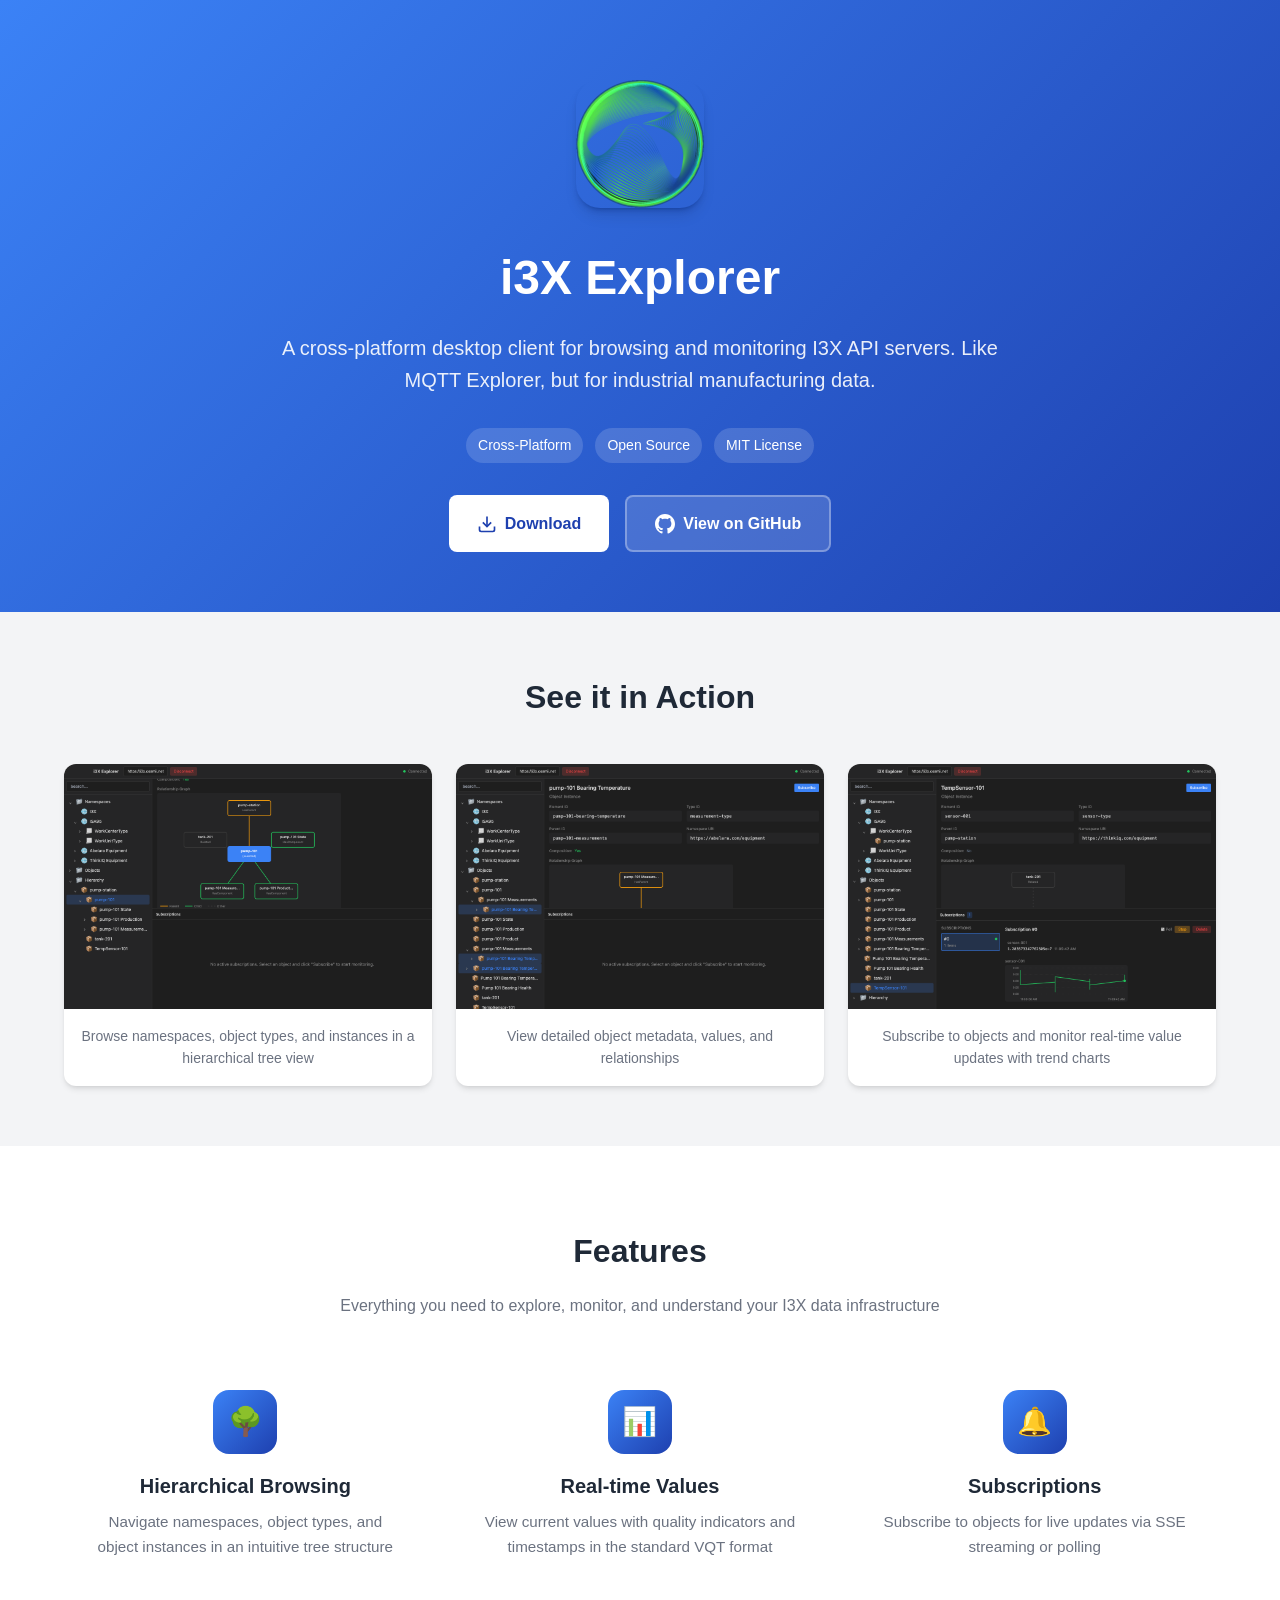
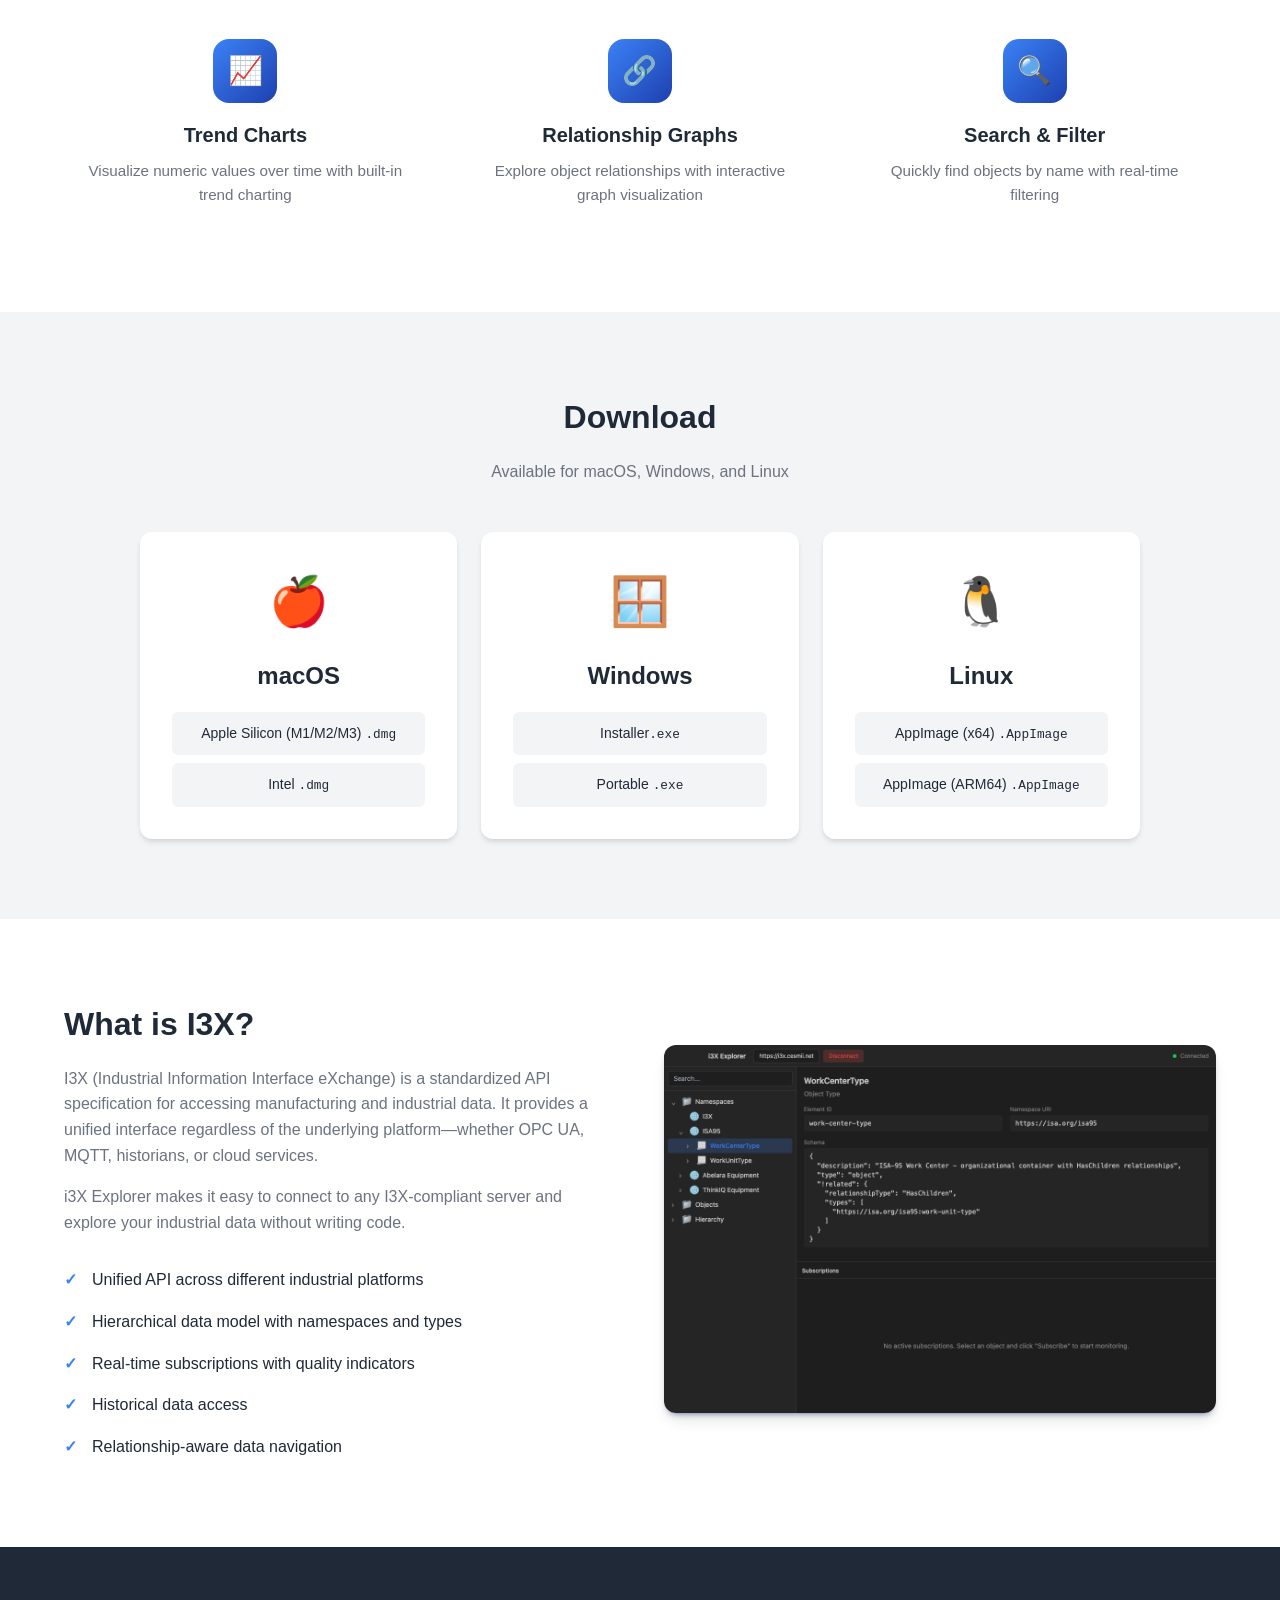
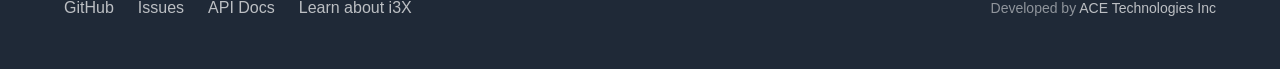
==== i3x/index.html @ 3759724e "initial commit" ====
<!DOCTYPE html>
<html lang="en">
<head>
    <meta charset="UTF-8">
    <meta name="viewport" content="width=device-width, initial-scale=1.0">
    <title>i3X Explorer - Desktop Client for I3X API Servers</title>
    <meta name="description" content="A cross-platform desktop application for browsing and monitoring I3X (Industrial Information Interface eXchange) API servers. Browse namespaces, object types, and instances with real-time subscriptions.">
    <meta name="keywords" content="I3X, CESMII, Ace Technologies, Industrial IoT, Manufacturing, API Explorer, Desktop Client, OPC UA, MQTT">

    <!-- Open Graph -->
    <meta property="og:title" content="i3X Explorer">
    <meta property="og:description" content="Desktop client for exploring I3X API servers">
    <meta property="og:image" content="icon-512.png">
    <meta property="og:type" content="website">

    <link rel="icon" type="image/png" href="icon-64.png">

    <style>
        :root {
            --primary: #3b82f6;
            --primary-dark: #1e40af;
            --text: #1f2937;
            --text-light: #6b7280;
            --bg: #ffffff;
            --bg-alt: #f3f4f6;
            --border: #e5e7eb;
            --shadow: 0 4px 6px -1px rgb(0 0 0 / 0.1), 0 2px 4px -2px rgb(0 0 0 / 0.1);
            --shadow-lg: 0 10px 15px -3px rgb(0 0 0 / 0.1), 0 4px 6px -4px rgba(3, 40, 126, 0.673);
        }

        * {
            margin: 0;
            padding: 0;
            box-sizing: border-box;
        }

        body {
            font-family: -apple-system, BlinkMacSystemFont, 'Segoe UI', Roboto, Oxygen, Ubuntu, Cantarell, sans-serif;
            line-height: 1.6;
            color: var(--text);
            background: var(--bg);
        }

        a {
            color: var(--primary);
            text-decoration: none;
        }

        a:hover {
            text-decoration: underline;
        }

        .container {
            max-width: 1200px;
            margin: 0 auto;
            padding: 0 24px;
        }

        /* Hero Section */
        .hero {
            background: linear-gradient(135deg, var(--primary) 0%, var(--primary-dark) 100%);
            color: white;
            padding: 80px 0 60px;
            text-align: center;
        }

        .hero-content {
            max-width: 800px;
            margin: 0 auto;
        }

        .logo {
            width: 128px;
            height: 128px;
            border-radius: 24px;
            box-shadow: var(--shadow-lg);
            margin-bottom: 24px;
        }

        .hero h1 {
            font-size: 3rem;
            font-weight: 700;
            margin-bottom: 16px;
        }

        .hero .tagline {
            font-size: 1.25rem;
            opacity: 0.9;
            margin-bottom: 32px;
        }

        .badges {
            display: flex;
            gap: 12px;
            justify-content: center;
            flex-wrap: wrap;
            margin-bottom: 32px;
        }

        .badge {
            display: inline-flex;
            align-items: center;
            gap: 6px;
            background: rgba(255,255,255,0.15);
            padding: 6px 12px;
            border-radius: 20px;
            font-size: 0.875rem;
        }

        .cta-buttons {
            display: flex;
            gap: 16px;
            justify-content: center;
            flex-wrap: wrap;
        }

        .btn {
            display: inline-flex;
            align-items: center;
            gap: 8px;
            padding: 14px 28px;
            border-radius: 8px;
            font-size: 1rem;
            font-weight: 600;
            cursor: pointer;
            transition: transform 0.2s, box-shadow 0.2s;
            border: none;
        }

        .btn:hover {
            transform: translateY(-2px);
            box-shadow: var(--shadow-lg);
            text-decoration: none;
        }

        .btn-primary {
            background: white;
            color: var(--primary-dark);
        }

        .btn-secondary {
            background: rgba(255,255,255,0.15);
            color: white;
            border: 2px solid rgba(255,255,255,0.3);
        }

        /* Screenshots Section */
        .screenshots {
            padding: 60px 0;
            background: var(--bg-alt);
        }

        .screenshots h2 {
            text-align: center;
            font-size: 2rem;
            margin-bottom: 40px;
        }

        .screenshot-gallery {
            display: grid;
            grid-template-columns: repeat(auto-fit, minmax(300px, 1fr));
            gap: 24px;
        }

        .screenshot {
            background: white;
            border-radius: 12px;
            overflow: hidden;
            box-shadow: var(--shadow);
            transition: transform 0.3s, box-shadow 0.3s;
        }

        .screenshot:hover {
            transform: translateY(-4px);
            box-shadow: var(--shadow-lg);
        }

        .screenshot img {
            width: 100%;
            height: auto;
            display: block;
        }

        .screenshot-caption {
            padding: 16px;
            font-size: 0.875rem;
            color: var(--text-light);
            text-align: center;
        }

        /* Features Section */
        .features {
            padding: 80px 0;
        }

        .features h2 {
            text-align: center;
            font-size: 2rem;
            margin-bottom: 16px;
        }

        .features .subtitle {
            text-align: center;
            color: var(--text-light);
            margin-bottom: 48px;
            max-width: 600px;
            margin-left: auto;
            margin-right: auto;
        }

        .feature-grid {
            display: grid;
            grid-template-columns: repeat(auto-fit, minmax(280px, 1fr));
            gap: 32px;
        }

        .feature {
            text-align: center;
            padding: 24px;
        }

        .feature-icon {
            width: 64px;
            height: 64px;
            background: linear-gradient(135deg, var(--primary) 0%, var(--primary-dark) 100%);
            border-radius: 16px;
            display: flex;
            align-items: center;
            justify-content: center;
            margin: 0 auto 16px;
            font-size: 28px;
        }

        .feature h3 {
            font-size: 1.25rem;
            margin-bottom: 8px;
        }

        .feature p {
            color: var(--text-light);
            font-size: 0.95rem;
        }

        /* Downloads Section */
        .downloads {
            padding: 80px 0;
            background: var(--bg-alt);
        }

        .downloads h2 {
            text-align: center;
            font-size: 2rem;
            margin-bottom: 16px;
        }

        .downloads .subtitle {
            text-align: center;
            color: var(--text-light);
            margin-bottom: 48px;
        }

        .download-grid {
            display: grid;
            grid-template-columns: repeat(auto-fit, minmax(300px, 1fr));
            gap: 24px;
            max-width: 1000px;
            margin: 0 auto;
        }

        .download-card {
            background: white;
            border-radius: 12px;
            padding: 32px;
            text-align: center;
            box-shadow: var(--shadow);
        }

        .download-card h3 {
            font-size: 1.5rem;
            margin-bottom: 8px;
        }

        .download-card .platform-icon {
            font-size: 48px;
            margin-bottom: 16px;
        }

        .download-links {
            display: flex;
            flex-direction: column;
            gap: 8px;
            margin-top: 16px;
        }

        .download-link {
            display: block;
            padding: 10px 16px;
            background: var(--bg-alt);
            border-radius: 6px;
            color: var(--text);
            font-size: 0.875rem;
            transition: background 0.2s;
        }

        .download-link:hover {
            background: var(--border);
            text-decoration: none;
        }

        .download-link code {
            font-family: 'SF Mono', Monaco, 'Courier New', monospace;
            font-size: 0.8rem;
        }

        /* About Section */
        .about {
            padding: 80px 0;
        }

        .about-content {
            display: grid;
            grid-template-columns: 1fr 1fr;
            gap: 48px;
            align-items: center;
        }

        .about h2 {
            font-size: 2rem;
            margin-bottom: 16px;
        }

        .about p {
            color: var(--text-light);
            margin-bottom: 16px;
        }

        .about ul {
            list-style: none;
            margin-top: 24px;
        }

        .about li {
            padding: 8px 0;
            padding-left: 28px;
            position: relative;
        }

        .about li::before {
            content: "✓";
            position: absolute;
            left: 0;
            color: var(--primary);
            font-weight: bold;
        }

        .about-image {
            text-align: center;
        }

        .about-image img {
            max-width: 100%;
            border-radius: 12px;
            box-shadow: var(--shadow-lg);
        }

        /* Footer */
        footer {
            background: var(--text);
            color: white;
            padding: 48px 0;
        }

        .footer-content {
            display: flex;
            justify-content: space-between;
            align-items: center;
            flex-wrap: wrap;
            gap: 24px;
        }

        .footer-links {
            display: flex;
            gap: 24px;
        }

        .footer-links a {
            color: rgba(255,255,255,0.7);
        }

        .footer-links a:hover {
            color: white;
        }

        .footer-credit {
            color: rgba(255,255,255,0.5);
            font-size: 0.875rem;
        }

        .footer-credit a {
            color: rgba(255,255,255,0.7);
        }

        /* Responsive */
        @media (max-width: 768px) {
            .hero h1 {
                font-size: 2rem;
            }

            .hero .tagline {
                font-size: 1rem;
            }

            .about-content {
                grid-template-columns: 1fr;
            }

            .about-image {
                order: -1;
            }

            .footer-content {
                flex-direction: column;
                text-align: center;
            }
        }
    </style>
</head>
<body>
    <!-- Hero Section -->
    <section class="hero">
        <div class="container hero-content">
            <img src="icon-512.png" alt="i3X Explorer" class="logo">
            <h1>i3X Explorer</h1>
            <p class="tagline">A cross-platform desktop client for browsing and monitoring I3X API servers. Like MQTT Explorer, but for industrial manufacturing data.</p>

            <div class="badges">
                <span class="badge">
                    <span>Cross-Platform</span>
                </span>
                <span class="badge">
                    <span>Open Source</span>
                </span>
                <span class="badge">
                    <span>MIT License</span>
                </span>
            </div>

            <div class="cta-buttons">
                <a href="https://github.com/ace-technologies-inc/i3X-Explorer/releases" class="btn btn-primary">
                    <svg width="20" height="20" viewBox="0 0 24 24" fill="none" stroke="currentColor" stroke-width="2">
                        <path d="M21 15v4a2 2 0 0 1-2 2H5a2 2 0 0 1-2-2v-4"></path>
                        <polyline points="7 10 12 15 17 10"></polyline>
                        <line x1="12" y1="15" x2="12" y2="3"></line>
                    </svg>
                    Download
                </a>
                <a href="https://github.com/ace-technologies-inc/i3X-Explorer" class="btn btn-secondary">
                    <svg width="20" height="20" viewBox="0 0 24 24" fill="currentColor">
                        <path d="M12 0c-6.626 0-12 5.373-12 12 0 5.302 3.438 9.8 8.207 11.387.599.111.793-.261.793-.577v-2.234c-3.338.726-4.033-1.416-4.033-1.416-.546-1.387-1.333-1.756-1.333-1.756-1.089-.745.083-.729.083-.729 1.205.084 1.839 1.237 1.839 1.237 1.07 1.834 2.807 1.304 3.492.997.107-.775.418-1.305.762-1.604-2.665-.305-5.467-1.334-5.467-5.931 0-1.311.469-2.381 1.236-3.221-.124-.303-.535-1.524.117-3.176 0 0 1.008-.322 3.301 1.23.957-.266 1.983-.399 3.003-.404 1.02.005 2.047.138 3.006.404 2.291-1.552 3.297-1.23 3.297-1.23.653 1.653.242 2.874.118 3.176.77.84 1.235 1.911 1.235 3.221 0 4.609-2.807 5.624-5.479 5.921.43.372.823 1.102.823 2.222v3.293c0 .319.192.694.801.576 4.765-1.589 8.199-6.086 8.199-11.386 0-6.627-5.373-12-12-12z"/>
                    </svg>
                    View on GitHub
                </a>
            </div>
        </div>
    </section>

    <!-- Screenshots Section -->
    <section class="screenshots">
        <div class="container">
            <h2>See it in Action</h2>
            <div class="screenshot-gallery">
                <div class="screenshot">
                    <img src="screenshots/tree-browsing.png" alt="Tree Browsing">
                    <div class="screenshot-caption">Browse namespaces, object types, and instances in a hierarchical tree view</div>
                </div>
                <div class="screenshot">
                    <img src="screenshots/object-details.png" alt="Object Details">
                    <div class="screenshot-caption">View detailed object metadata, values, and relationships</div>
                </div>
                <div class="screenshot">
                    <img src="screenshots/subscriptions.png" alt="Real-time Subscriptions">
                    <div class="screenshot-caption">Subscribe to objects and monitor real-time value updates with trend charts</div>
                </div>
            </div>
        </div>
    </section>

    <!-- Features Section -->
    <section class="features">
        <div class="container">
            <h2>Features</h2>
            <p class="subtitle">Everything you need to explore, monitor, and understand your I3X data infrastructure</p>

            <div class="feature-grid">
                <div class="feature">
                    <div class="feature-icon">🌳</div>
                    <h3>Hierarchical Browsing</h3>
                    <p>Navigate namespaces, object types, and object instances in an intuitive tree structure</p>
                </div>
                <div class="feature">
                    <div class="feature-icon">📊</div>
                    <h3>Real-time Values</h3>
                    <p>View current values with quality indicators and timestamps in the standard VQT format</p>
                </div>
                <div class="feature">
                    <div class="feature-icon">🔔</div>
                    <h3>Subscriptions</h3>
                    <p>Subscribe to objects for live updates via SSE streaming or polling</p>
                </div>
                <div class="feature">
                    <div class="feature-icon">📈</div>
                    <h3>Trend Charts</h3>
                    <p>Visualize numeric values over time with built-in trend charting</p>
                </div>
                <div class="feature">
                    <div class="feature-icon">🔗</div>
                    <h3>Relationship Graphs</h3>
                    <p>Explore object relationships with interactive graph visualization</p>
                </div>
                <div class="feature">
                    <div class="feature-icon">🔍</div>
                    <h3>Search & Filter</h3>
                    <p>Quickly find objects by name with real-time filtering</p>
                </div>
            </div>
        </div>
    </section>

    <!-- Downloads Section -->
    <section class="downloads" id="downloads">
        <div class="container">
            <h2>Download</h2>
            <p class="subtitle">Available for macOS, Windows, and Linux</p>

            <div class="download-grid">
                <div class="download-card">
                    <div class="platform-icon">🍎</div>
                    <h3>macOS</h3>
                    <div class="download-links">
                        <a href="https://github.com/ace-technologies-inc/i3X-Explorer/releases" class="download-link">
                            Apple Silicon (M1/M2/M3) <code>.dmg</code>
                        </a>
                        <a href="https://github.com/ace-technologies-inc/i3X-Explorer/releases" class="download-link">
                            Intel <code>.dmg</code>
                        </a>
                    </div>
                </div>

                <div class="download-card">
                    <div class="platform-icon">🪟</div>
                    <h3>Windows</h3>
                    <div class="download-links">
                        <a href="https://github.com/ace-technologies-inc/i3X-Explorer/releases" class="download-link">
                            Installer<code>.exe</code>
                        </a>
                        <a href="https://github.com/ace-technologies-inc/i3X-Explorer/releases" class="download-link">
                            Portable <code>.exe</code>
                        </a>
                    </div>
                </div>

                <div class="download-card">
                    <div class="platform-icon">🐧</div>
                    <h3>Linux</h3>
                    <div class="download-links">
                        <a href="https://github.com/ace-technologies-inc/i3X-Explorer/releases" class="download-link">
                            AppImage (x64) <code>.AppImage</code>
                        </a>
                        <a href="https://github.com/ace-technologies-inc/i3X-Explorer/releases" class="download-link">
                            AppImage (ARM64) <code>.AppImage</code>
                        </a>
                    </div>
                </div>
            </div>
        </div>
    </section>

    <!-- About Section -->
    <section class="about">
        <div class="container">
            <div class="about-content">
                <div>
                    <h2>What is I3X?</h2>
                    <p>
                        I3X (Industrial Information Interface eXchange) is a standardized API specification
                        for accessing manufacturing and industrial data. It provides a unified interface
                        regardless of the underlying platform—whether OPC UA, MQTT, historians, or cloud services.
                    </p>
                    <p>
                        i3X Explorer makes it easy to connect to any I3X-compliant server and explore
                        your industrial data without writing code.
                    </p>
                    <ul>
                        <li>Unified API across different industrial platforms</li>
                        <li>Hierarchical data model with namespaces and types</li>
                        <li>Real-time subscriptions with quality indicators</li>
                        <li>Historical data access</li>
                        <li>Relationship-aware data navigation</li>
                    </ul>
                </div>
                <div class="about-image">
                    <img src="screenshots/main-window.png" alt="i3X Explorer main window">
                </div>
            </div>
        </div>
    </section>

    <!-- Footer -->
    <footer>
        <div class="container footer-content">
            <div class="footer-links">
                <a href="https://github.com/ace-technologies-inc/i3X-Explorer/">GitHub</a>
                <a href="https://github.com/ace-technologies-inc/i3X-Explorer/issues">Issues</a>
                <a href="https://www.i3x.dev">API Docs</a>
                <a href="https://www.github.com/cesmii/i3X">Learn about i3X</a>
            </div>
            <div class="footer-credit">
                Developed by <a href="../">ACE Technologies Inc</a>
            </div>
        </div>
    </footer>
<script>
// Opened from disk (file://): point directory links at their index.html.
if (location.protocol === 'file:') {
    document.querySelectorAll('a[href]').forEach(function (a) {
        var h = a.getAttribute('href');
        if (!/^[a-z]+:|^#/i.test(h) && /(^|\/)(#.*)?$/.test(h)) {
            a.setAttribute('href', h.replace(/(#.*)?$/, function (hash) { return 'index.html' + hash; }));
        }
    });
}
</script>
</body>
</html>
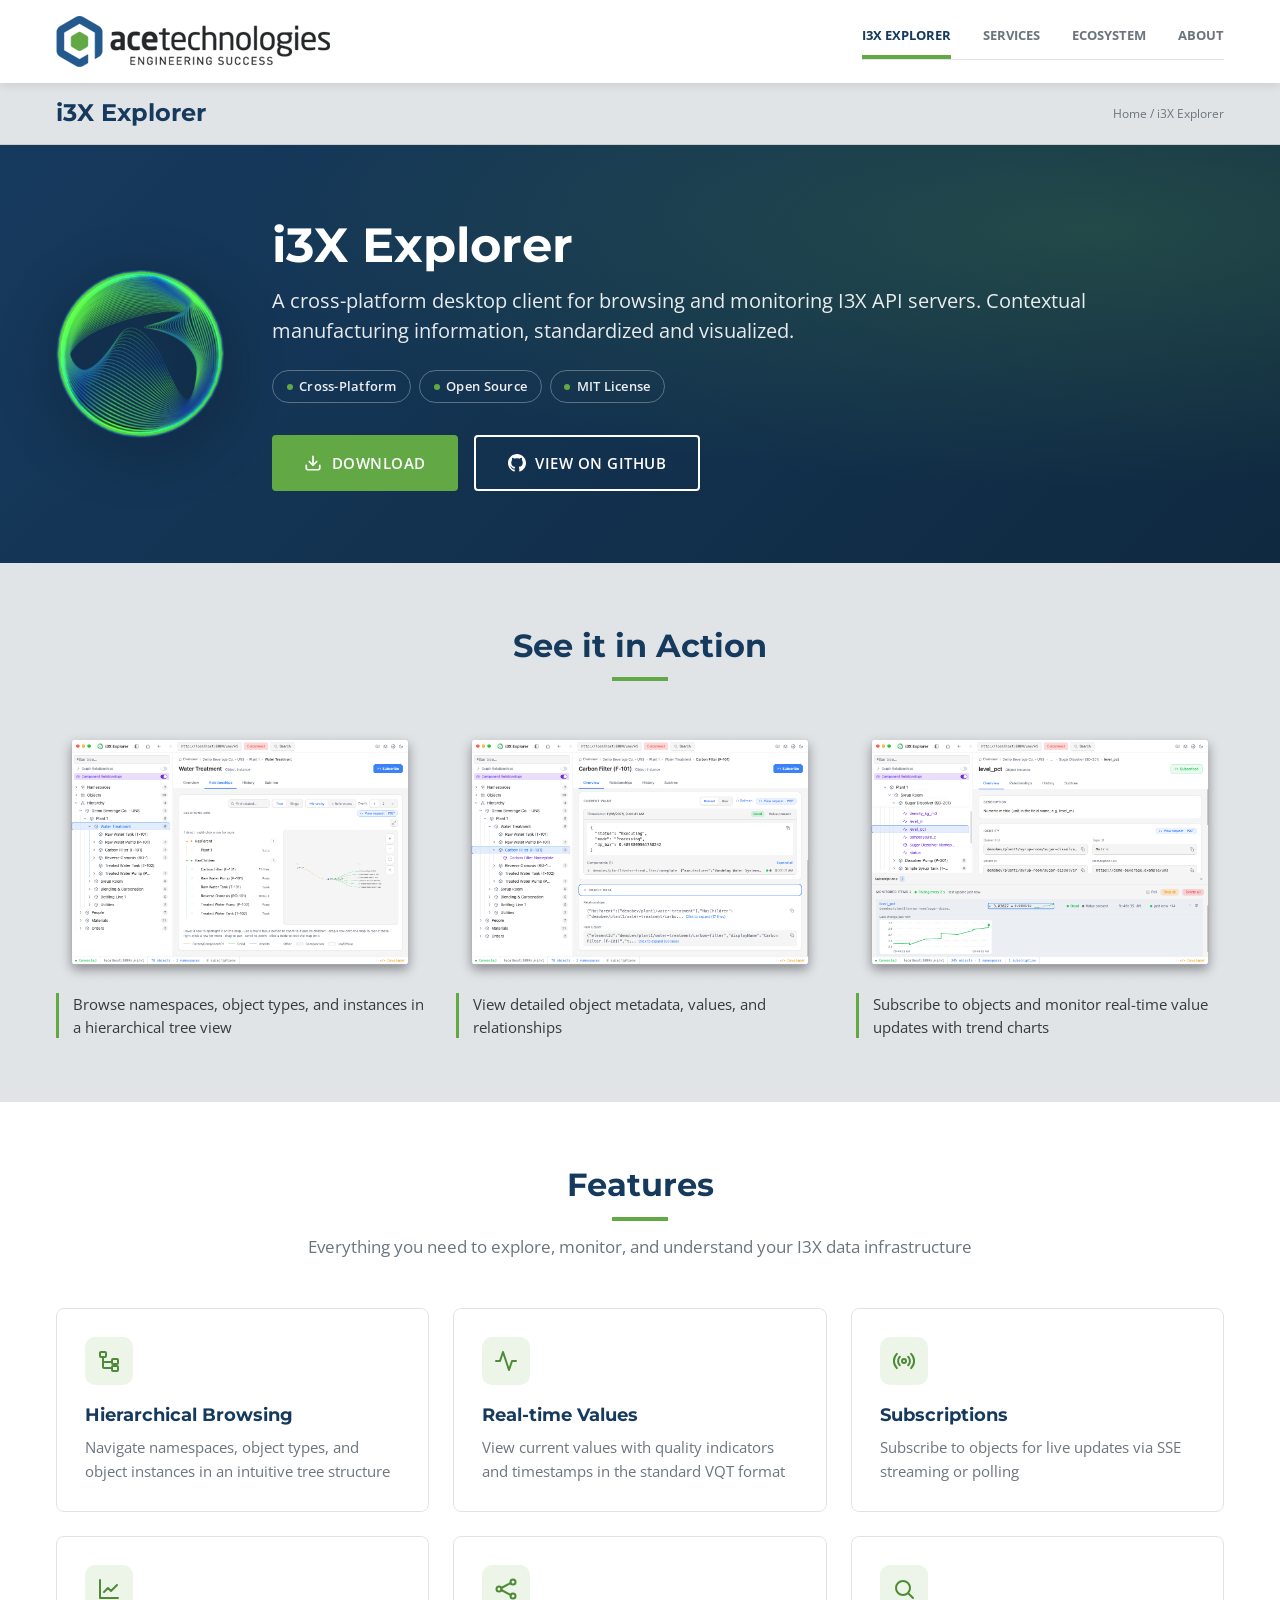
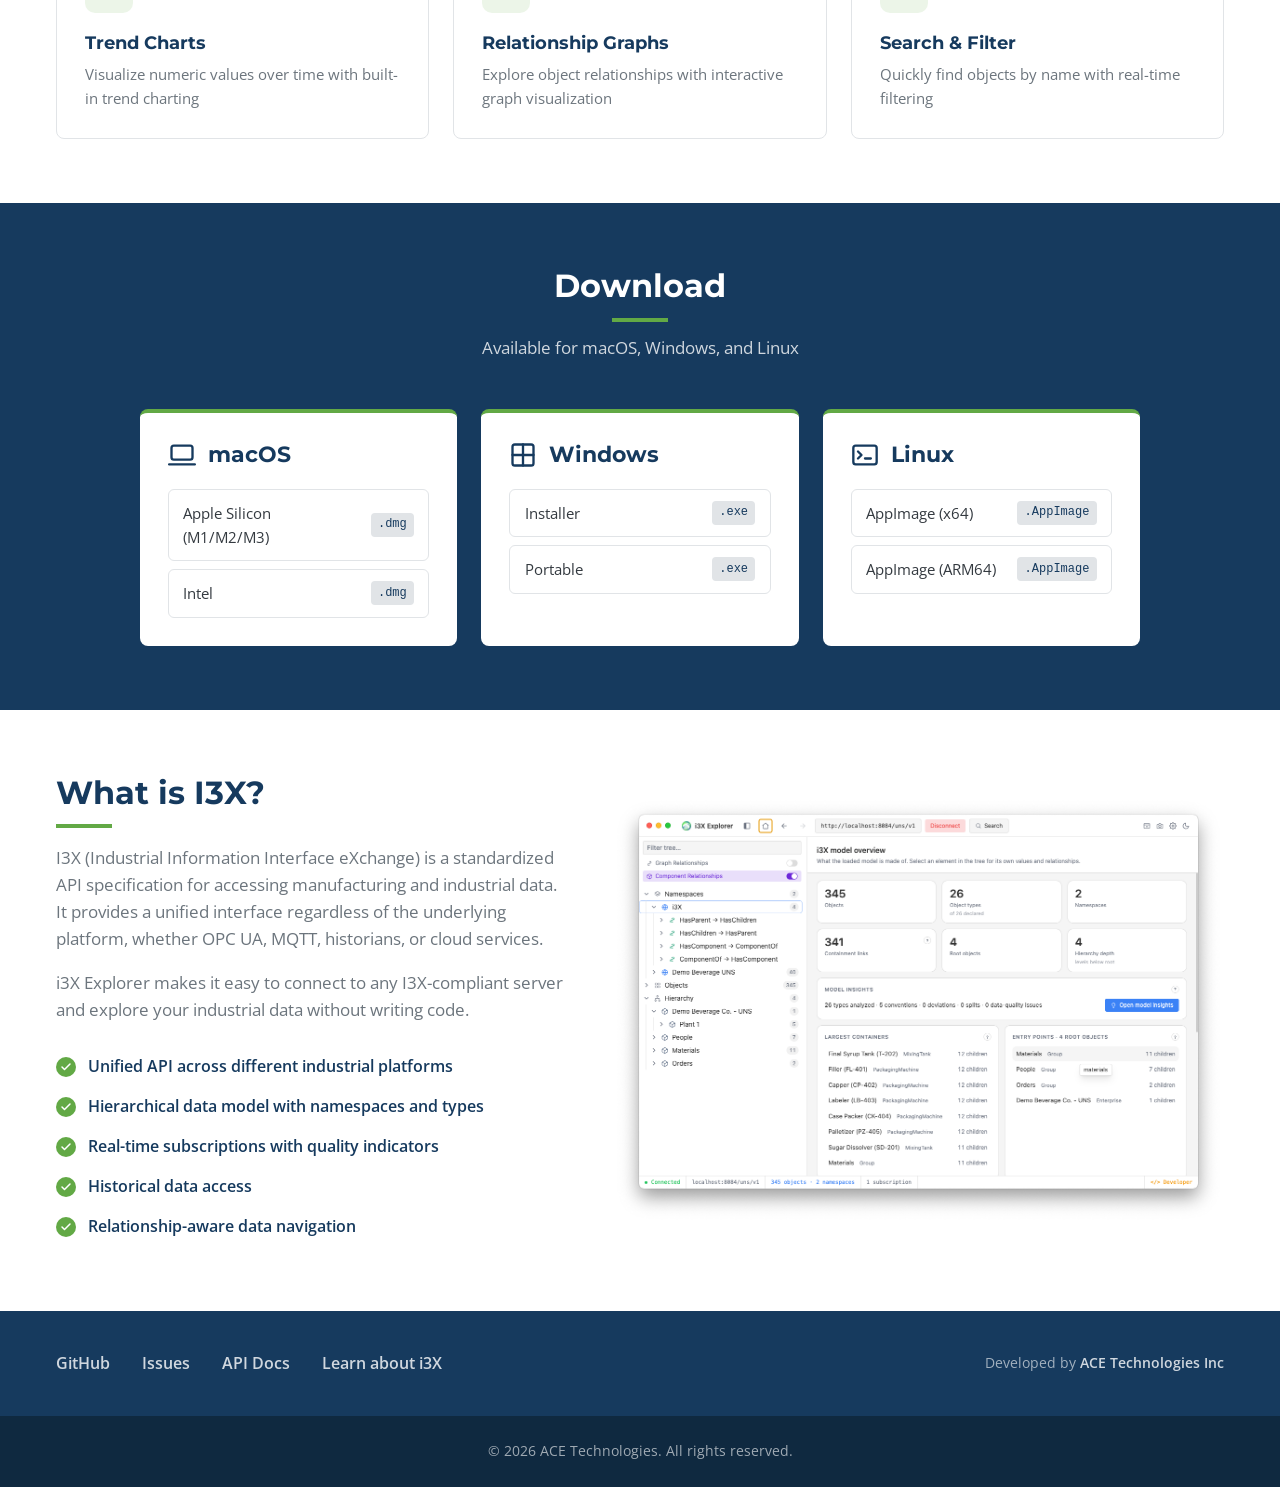
==== commit e0c24de5: "Refresh i3X Explorer page with site header and theme - Use the shared site header, nav, page title b" ====
--- a/i3x/index.html
+++ b/i3x/index.html
@@ -1,9 +1,9 @@
 <!DOCTYPE html>
-<html lang="en">
+<html lang="en-US">
 <head>
     <meta charset="UTF-8">
     <meta name="viewport" content="width=device-width, initial-scale=1.0">
-    <title>i3X Explorer - Desktop Client for I3X API Servers</title>
+    <title>i3X Explorer &#8211; ACE Technologies</title>
     <meta name="description" content="A cross-platform desktop application for browsing and monitoring I3X (Industrial Information Interface eXchange) API servers. Browse namespaces, object types, and instances with real-time subscriptions.">
     <meta name="keywords" content="I3X, CESMII, Ace Technologies, Industrial IoT, Manufacturing, API Explorer, Desktop Client, OPC UA, MQTT">
 
@@ -14,559 +14,715 @@
     <meta property="og:type" content="website">
 
     <link rel="icon" type="image/png" href="icon-64.png">
+    <link rel="apple-touch-icon" href="../assets/uploads/2026/01/cropped-cropped-ACETechnologies-tag-180x180.png" />
+
+    <link rel='stylesheet' id='ace-google-fonts-css' href='https://fonts.googleapis.com/css2?family=Montserrat:wght@400;500;600;700&#038;family=Open+Sans:wght@400;500;600&#038;display=swap' media='all' />
+    <link rel='stylesheet' id='ace-style-css' href='../assets/css/style.css' media='all' />
 
     <style>
-        :root {
-            --primary: #3b82f6;
-            --primary-dark: #1e40af;
-            --text: #1f2937;
-            --text-light: #6b7280;
-            --bg: #ffffff;
-            --bg-alt: #f3f4f6;
-            --border: #e5e7eb;
-            --shadow: 0 4px 6px -1px rgb(0 0 0 / 0.1), 0 2px 4px -2px rgb(0 0 0 / 0.1);
-            --shadow-lg: 0 10px 15px -3px rgb(0 0 0 / 0.1), 0 4px 6px -4px rgba(3, 40, 126, 0.673);
-        }
-
-        * {
+        /* i3X Explorer page — builds on the site theme in assets/css/style.css */
+        .screen-reader-text { border: 0; clip-path: inset(50%); height: 1px; margin: -1px; overflow: hidden; padding: 0; position: absolute; width: 1px; word-wrap: normal !important; }
+        .screen-reader-text:focus { clip-path: none; height: auto; width: auto; left: 5px; top: 5px; padding: 15px 23px 14px; background: #ddd; color: #444; z-index: 100000; }
+
+        .i3x-section-head {
+            text-align: center;
+            max-width: 680px;
+            margin: 0 auto 3rem;
+        }
+
+        .i3x-section-head h2 {
+            margin-bottom: 0.75rem;
+        }
+
+        .i3x-section-head h2::after {
+            content: "";
+            display: block;
+            width: 56px;
+            height: 4px;
+            background: var(--ace-green);
+            margin: 0.75rem auto 0;
+        }
+
+        .i3x-section-head p {
+            color: var(--ace-gray);
+            font-size: 1.0625rem;
+            margin: 0;
+        }
+
+        /* Hero */
+        .i3x-hero {
+            background:
+                radial-gradient(ellipse at 85% 20%, rgba(98, 169, 69, 0.22), transparent 55%),
+                linear-gradient(135deg, var(--ace-blue) 0%, var(--ace-blue-dark) 100%);
+            color: var(--ace-white);
+            padding: 4.5rem 0;
+        }
+
+        .i3x-hero__inner {
+            display: grid;
+            grid-template-columns: auto 1fr;
+            gap: 3rem;
+            align-items: center;
+        }
+
+        .i3x-hero__logo {
+            width: 168px;
+            height: 168px;
+            filter: drop-shadow(0 12px 28px rgba(0, 0, 0, 0.35));
+        }
+
+        .i3x-hero__title {
+            color: var(--ace-white);
+            font-size: 3rem;
+            margin-bottom: 0.75rem;
+        }
+
+        .i3x-hero__tagline {
+            font-size: 1.25rem;
+            line-height: 1.5;
+            opacity: 0.9;
+            max-width: 820px;
+            margin-bottom: 1.5rem;
+        }
+
+        .i3x-badges {
+            display: flex;
+            flex-wrap: wrap;
+            gap: 0.5rem;
+            margin-bottom: 2rem;
+        }
+
+        .i3x-badge {
+            display: inline-flex;
+            align-items: center;
+            gap: 0.4rem;
+            padding: 0.3rem 0.85rem;
+            border: 1px solid rgba(255, 255, 255, 0.3);
+            border-radius: 999px;
+            font-size: 0.8125rem;
+            font-weight: 600;
+            letter-spacing: 0.02em;
+            color: rgba(255, 255, 255, 0.92);
+        }
+
+        .i3x-badge::before {
+            content: "";
+            width: 6px;
+            height: 6px;
+            border-radius: 50%;
+            background: var(--ace-green);
+        }
+
+        .i3x-cta {
+            display: flex;
+            flex-wrap: wrap;
+            gap: 1rem;
+        }
+
+        .i3x-cta .btn {
+            display: inline-flex;
+            align-items: center;
+            gap: 0.6rem;
+        }
+
+        .i3x-cta svg {
+            width: 18px;
+            height: 18px;
+            flex-shrink: 0;
+        }
+
+        /* Screenshots */
+        .i3x-gallery {
+            display: grid;
+            grid-template-columns: repeat(3, 1fr);
+            gap: 2rem;
+        }
+
+        .i3x-shot {
+            margin: 0;
+        }
+
+        /* The screenshots carry their own window frame and shadow (transparent edges) */
+        .i3x-shot img {
+            width: 100%;
+            transition: transform 0.3s ease;
+        }
+
+        .i3x-shot:hover img {
+            transform: translateY(-4px);
+        }
+
+        .i3x-shot figcaption {
+            margin-top: 0.5rem;
+            padding-left: 0.85rem;
+            border-left: 3px solid var(--ace-green);
+            color: var(--ace-gray-dark);
+            font-size: 0.9375rem;
+            line-height: 1.5;
+        }
+
+        /* Features */
+        .i3x-features {
+            display: grid;
+            grid-template-columns: repeat(3, 1fr);
+            gap: 1.5rem;
+        }
+
+        .i3x-feature {
+            background: var(--ace-white);
+            border: 1px solid var(--ace-gray-light);
+            border-radius: 8px;
+            padding: 1.75rem;
+            transition: transform 0.3s ease, box-shadow 0.3s ease, border-color 0.3s ease;
+        }
+
+        .i3x-feature:hover {
+            transform: translateY(-4px);
+            box-shadow: 0 8px 30px rgba(0, 0, 0, 0.08);
+            border-color: transparent;
+        }
+
+        .i3x-feature__icon {
+            width: 48px;
+            height: 48px;
+            border-radius: 10px;
+            background: rgba(98, 169, 69, 0.12);
+            color: var(--ace-green-dark);
+            display: flex;
+            align-items: center;
+            justify-content: center;
+            margin-bottom: 1.25rem;
+        }
+
+        .i3x-feature__icon svg {
+            width: 24px;
+            height: 24px;
+        }
+
+        .i3x-feature h3 {
+            font-size: 1.125rem;
+            margin-bottom: 0.5rem;
+        }
+
+        .i3x-feature p {
+            color: var(--ace-gray);
+            font-size: 0.9375rem;
+            margin: 0;
+        }
+
+        /* Downloads */
+        .i3x-downloads .i3x-section-head p {
+            color: rgba(255, 255, 255, 0.8);
+        }
+
+        .i3x-download-grid {
+            display: grid;
+            grid-template-columns: repeat(3, 1fr);
+            gap: 1.5rem;
+            max-width: 1000px;
+            margin: 0 auto;
+        }
+
+        .i3x-download-card {
+            background: var(--ace-white);
+            color: var(--ace-gray-dark);
+            border-radius: 8px;
+            padding: 1.75rem;
+            border-top: 4px solid var(--ace-green);
+        }
+
+        .i3x-download-card__head {
+            display: flex;
+            align-items: center;
+            gap: 0.75rem;
+            margin-bottom: 1.25rem;
+        }
+
+        .i3x-download-card__head svg {
+            width: 28px;
+            height: 28px;
+            color: var(--ace-blue);
+        }
+
+        .i3x-download-card h3 {
+            color: var(--ace-blue);
+            font-size: 1.375rem;
+            margin: 0;
+        }
+
+        .i3x-download-links {
+            display: flex;
+            flex-direction: column;
+            gap: 0.5rem;
+        }
+
+        .i3x-download-link {
+            display: flex;
+            justify-content: space-between;
+            align-items: center;
+            gap: 0.75rem;
+            padding: 0.7rem 0.9rem;
+            border: 1px solid var(--ace-gray-light);
+            border-radius: 6px;
+            color: var(--ace-gray-dark);
+            font-size: 0.9375rem;
+            transition: border-color 0.2s ease, background-color 0.2s ease;
+        }
+
+        .i3x-download-link:hover {
+            border-color: var(--ace-green);
+            background-color: rgba(98, 169, 69, 0.06);
+            color: var(--ace-blue);
+        }
+
+        .i3x-download-link code {
+            font-family: 'SF Mono', Menlo, Monaco, Consolas, monospace;
+            font-size: 0.75rem;
+            padding: 0.15rem 0.45rem;
+            border-radius: 4px;
+            background: var(--ace-gray-light);
+            color: var(--ace-blue);
+            white-space: nowrap;
+        }
+
+        /* About I3X */
+        .i3x-about {
+            display: grid;
+            grid-template-columns: 1fr 1.2fr;
+            gap: 3rem;
+            align-items: center;
+        }
+
+        .i3x-about h2::after {
+            content: "";
+            display: block;
+            width: 56px;
+            height: 4px;
+            background: var(--ace-green);
+            margin-top: 0.75rem;
+        }
+
+        .i3x-about p {
+            color: var(--ace-gray);
+            font-size: 1.0625rem;
+        }
+
+        .i3x-checklist {
+            list-style: none;
+            padding: 0;
+            margin: 1.5rem 0 0;
+        }
+
+        .i3x-checklist li {
+            position: relative;
+            padding: 0.45rem 0 0.45rem 2rem;
+            font-weight: 600;
+            color: var(--ace-blue);
+        }
+
+        .i3x-checklist li::before {
+            content: "";
+            position: absolute;
+            left: 0;
+            top: 0.65rem;
+            width: 20px;
+            height: 20px;
+            border-radius: 50%;
+            background: var(--ace-green) url("data:image/svg+xml,%3Csvg xmlns='http://www.w3.org/2000/svg' viewBox='0 0 24 24' fill='none' stroke='white' stroke-width='3' stroke-linecap='round' stroke-linejoin='round'%3E%3Cpolyline points='20 6 9 17 4 12'/%3E%3C/svg%3E") center / 12px no-repeat;
+        }
+
+        /* Footer links row */
+        .i3x-footer {
+            display: flex;
+            justify-content: space-between;
+            align-items: center;
+            flex-wrap: wrap;
+            gap: 1.5rem;
+            padding-bottom: 2.5rem;
+        }
+
+        .i3x-footer__links {
+            display: flex;
+            flex-wrap: wrap;
+            gap: 0.5rem 2rem;
+        }
+
+        .i3x-footer a {
+            color: rgba(255, 255, 255, 0.8);
+            font-weight: 600;
+        }
+
+        .i3x-footer a:hover {
+            color: var(--ace-green);
+        }
+
+        .i3x-footer__credit {
+            color: rgba(255, 255, 255, 0.6);
+            font-size: 0.875rem;
+        }
+
+        .site-footer {
+            padding-top: 2.5rem;
+        }
+
+        @media (max-width: 1024px) {
+            .i3x-gallery,
+            .i3x-features,
+            .i3x-download-grid {
+                grid-template-columns: repeat(2, 1fr);
+            }
+        }
+
+        @media (max-width: 768px) {
+            .i3x-hero {
+                padding: 3rem 0;
+            }
+
+            .i3x-hero__inner {
+                grid-template-columns: 1fr;
+                gap: 1.5rem;
+                text-align: center;
+            }
+
+            .i3x-hero__logo {
+                width: 112px;
+                height: 112px;
+                margin: 0 auto;
+            }
+
+            .i3x-hero__title {
+                font-size: 2.25rem;
+            }
+
+            .i3x-hero__tagline {
+                font-size: 1.0625rem;
+                margin-left: auto;
+                margin-right: auto;
+            }
+
+            .i3x-badges,
+            .i3x-cta {
+                justify-content: center;
+            }
+
+            .i3x-gallery,
+            .i3x-features,
+            .i3x-download-grid,
+            .i3x-about {
+                grid-template-columns: 1fr;
+            }
+
+            .i3x-footer {
+                flex-direction: column;
+                text-align: center;
+            }
+
+            .i3x-footer__links {
+                justify-content: center;
+            }
+        }
+
+        /* Screenshot lightbox */
+        .i3x-zoom {
+            display: block;
+            cursor: zoom-in;
+        }
+
+        .i3x-lightbox {
+            width: 100vw;
+            height: 100vh;
+            max-width: none;
+            max-height: none;
             margin: 0;
             padding: 0;
-            box-sizing: border-box;
-        }
-
-        body {
-            font-family: -apple-system, BlinkMacSystemFont, 'Segoe UI', Roboto, Oxygen, Ubuntu, Cantarell, sans-serif;
-            line-height: 1.6;
-            color: var(--text);
-            background: var(--bg);
-        }
-
-        a {
-            color: var(--primary);
-            text-decoration: none;
-        }
-
-        a:hover {
-            text-decoration: underline;
-        }
-
-        .container {
-            max-width: 1200px;
-            margin: 0 auto;
-            padding: 0 24px;
-        }
-
-        /* Hero Section */
-        .hero {
-            background: linear-gradient(135deg, var(--primary) 0%, var(--primary-dark) 100%);
-            color: white;
-            padding: 80px 0 60px;
+            border: 0;
+            background: transparent;
+            overflow: hidden;
+        }
+
+        .i3x-lightbox::backdrop {
+            background: rgba(15, 41, 64, 0.9);
+        }
+
+        .i3x-lightbox[open] {
+            display: flex;
+            flex-direction: column;
+            align-items: center;
+            justify-content: center;
+            animation: i3x-fade 0.2s ease;
+        }
+
+        @keyframes i3x-fade {
+            from { opacity: 0; transform: scale(0.98); }
+            to { opacity: 1; transform: none; }
+        }
+
+        .i3x-lightbox__figure {
+            margin: 0;
+            padding: 0 4.5rem;
+            display: flex;
+            flex-direction: column;
+            align-items: center;
+            max-width: 100%;
+        }
+
+        .i3x-lightbox__img {
+            max-width: min(100%, 1314px);
+            max-height: calc(100vh - 7rem);
+            width: auto;
+            height: auto;
+        }
+
+        .i3x-lightbox__caption {
+            margin-top: 0.75rem;
+            color: rgba(255, 255, 255, 0.9);
+            font-size: 0.9375rem;
             text-align: center;
         }
 
-        .hero-content {
-            max-width: 800px;
-            margin: 0 auto;
-        }
-
-        .logo {
-            width: 128px;
-            height: 128px;
-            border-radius: 24px;
-            box-shadow: var(--shadow-lg);
-            margin-bottom: 24px;
-        }
-
-        .hero h1 {
-            font-size: 3rem;
-            font-weight: 700;
-            margin-bottom: 16px;
-        }
-
-        .hero .tagline {
-            font-size: 1.25rem;
-            opacity: 0.9;
-            margin-bottom: 32px;
-        }
-
-        .badges {
-            display: flex;
-            gap: 12px;
+        .i3x-lightbox__count {
+            color: rgba(255, 255, 255, 0.55);
+            margin-left: 0.5rem;
+        }
+
+        .i3x-lightbox__btn {
+            position: absolute;
+            display: flex;
+            align-items: center;
             justify-content: center;
-            flex-wrap: wrap;
-            margin-bottom: 32px;
-        }
-
-        .badge {
-            display: inline-flex;
-            align-items: center;
-            gap: 6px;
-            background: rgba(255,255,255,0.15);
-            padding: 6px 12px;
-            border-radius: 20px;
-            font-size: 0.875rem;
-        }
-
-        .cta-buttons {
-            display: flex;
-            gap: 16px;
-            justify-content: center;
-            flex-wrap: wrap;
-        }
-
-        .btn {
-            display: inline-flex;
-            align-items: center;
-            gap: 8px;
-            padding: 14px 28px;
-            border-radius: 8px;
-            font-size: 1rem;
-            font-weight: 600;
+            width: 44px;
+            height: 44px;
+            border: 0;
+            border-radius: 50%;
+            background: rgba(255, 255, 255, 0.12);
+            color: var(--ace-white);
             cursor: pointer;
-            transition: transform 0.2s, box-shadow 0.2s;
-            border: none;
-        }
-
-        .btn:hover {
-            transform: translateY(-2px);
-            box-shadow: var(--shadow-lg);
-            text-decoration: none;
-        }
-
-        .btn-primary {
-            background: white;
-            color: var(--primary-dark);
-        }
-
-        .btn-secondary {
-            background: rgba(255,255,255,0.15);
-            color: white;
-            border: 2px solid rgba(255,255,255,0.3);
-        }
-
-        /* Screenshots Section */
-        .screenshots {
-            padding: 60px 0;
-            background: var(--bg-alt);
-        }
-
-        .screenshots h2 {
-            text-align: center;
-            font-size: 2rem;
-            margin-bottom: 40px;
-        }
-
-        .screenshot-gallery {
-            display: grid;
-            grid-template-columns: repeat(auto-fit, minmax(300px, 1fr));
-            gap: 24px;
-        }
-
-        .screenshot {
-            background: white;
-            border-radius: 12px;
-            overflow: hidden;
-            box-shadow: var(--shadow);
-            transition: transform 0.3s, box-shadow 0.3s;
-        }
-
-        .screenshot:hover {
-            transform: translateY(-4px);
-            box-shadow: var(--shadow-lg);
-        }
-
-        .screenshot img {
-            width: 100%;
-            height: auto;
-            display: block;
-        }
-
-        .screenshot-caption {
-            padding: 16px;
-            font-size: 0.875rem;
-            color: var(--text-light);
-            text-align: center;
-        }
-
-        /* Features Section */
-        .features {
-            padding: 80px 0;
-        }
-
-        .features h2 {
-            text-align: center;
-            font-size: 2rem;
-            margin-bottom: 16px;
-        }
-
-        .features .subtitle {
-            text-align: center;
-            color: var(--text-light);
-            margin-bottom: 48px;
-            max-width: 600px;
-            margin-left: auto;
-            margin-right: auto;
-        }
-
-        .feature-grid {
-            display: grid;
-            grid-template-columns: repeat(auto-fit, minmax(280px, 1fr));
-            gap: 32px;
-        }
-
-        .feature {
-            text-align: center;
-            padding: 24px;
-        }
-
-        .feature-icon {
-            width: 64px;
-            height: 64px;
-            background: linear-gradient(135deg, var(--primary) 0%, var(--primary-dark) 100%);
-            border-radius: 16px;
-            display: flex;
-            align-items: center;
-            justify-content: center;
-            margin: 0 auto 16px;
-            font-size: 28px;
-        }
-
-        .feature h3 {
-            font-size: 1.25rem;
-            margin-bottom: 8px;
-        }
-
-        .feature p {
-            color: var(--text-light);
-            font-size: 0.95rem;
-        }
-
-        /* Downloads Section */
-        .downloads {
-            padding: 80px 0;
-            background: var(--bg-alt);
-        }
-
-        .downloads h2 {
-            text-align: center;
-            font-size: 2rem;
-            margin-bottom: 16px;
-        }
-
-        .downloads .subtitle {
-            text-align: center;
-            color: var(--text-light);
-            margin-bottom: 48px;
-        }
-
-        .download-grid {
-            display: grid;
-            grid-template-columns: repeat(auto-fit, minmax(300px, 1fr));
-            gap: 24px;
-            max-width: 1000px;
-            margin: 0 auto;
-        }
-
-        .download-card {
-            background: white;
-            border-radius: 12px;
-            padding: 32px;
-            text-align: center;
-            box-shadow: var(--shadow);
-        }
-
-        .download-card h3 {
-            font-size: 1.5rem;
-            margin-bottom: 8px;
-        }
-
-        .download-card .platform-icon {
-            font-size: 48px;
-            margin-bottom: 16px;
-        }
-
-        .download-links {
-            display: flex;
-            flex-direction: column;
-            gap: 8px;
-            margin-top: 16px;
-        }
-
-        .download-link {
-            display: block;
-            padding: 10px 16px;
-            background: var(--bg-alt);
-            border-radius: 6px;
-            color: var(--text);
-            font-size: 0.875rem;
-            transition: background 0.2s;
-        }
-
-        .download-link:hover {
-            background: var(--border);
-            text-decoration: none;
-        }
-
-        .download-link code {
-            font-family: 'SF Mono', Monaco, 'Courier New', monospace;
-            font-size: 0.8rem;
-        }
-
-        /* About Section */
-        .about {
-            padding: 80px 0;
-        }
-
-        .about-content {
-            display: grid;
-            grid-template-columns: 1fr 1fr;
-            gap: 48px;
-            align-items: center;
-        }
-
-        .about h2 {
-            font-size: 2rem;
-            margin-bottom: 16px;
-        }
-
-        .about p {
-            color: var(--text-light);
-            margin-bottom: 16px;
-        }
-
-        .about ul {
-            list-style: none;
-            margin-top: 24px;
-        }
-
-        .about li {
-            padding: 8px 0;
-            padding-left: 28px;
-            position: relative;
-        }
-
-        .about li::before {
-            content: "✓";
-            position: absolute;
-            left: 0;
-            color: var(--primary);
-            font-weight: bold;
-        }
-
-        .about-image {
-            text-align: center;
-        }
-
-        .about-image img {
-            max-width: 100%;
-            border-radius: 12px;
-            box-shadow: var(--shadow-lg);
-        }
-
-        /* Footer */
-        footer {
-            background: var(--text);
-            color: white;
-            padding: 48px 0;
-        }
-
-        .footer-content {
-            display: flex;
-            justify-content: space-between;
-            align-items: center;
-            flex-wrap: wrap;
-            gap: 24px;
-        }
-
-        .footer-links {
-            display: flex;
-            gap: 24px;
-        }
-
-        .footer-links a {
-            color: rgba(255,255,255,0.7);
-        }
-
-        .footer-links a:hover {
-            color: white;
-        }
-
-        .footer-credit {
-            color: rgba(255,255,255,0.5);
-            font-size: 0.875rem;
-        }
-
-        .footer-credit a {
-            color: rgba(255,255,255,0.7);
-        }
-
-        /* Responsive */
+            transition: background-color 0.2s ease;
+        }
+
+        .i3x-lightbox__btn:hover,
+        .i3x-lightbox__btn:focus-visible {
+            background: var(--ace-green);
+            outline: none;
+        }
+
+        .i3x-lightbox__btn svg {
+            width: 22px;
+            height: 22px;
+        }
+
+        .i3x-lightbox__close { top: 1rem; right: 1rem; }
+        .i3x-lightbox__prev { left: 1rem; top: 50%; transform: translateY(-50%); }
+        .i3x-lightbox__next { right: 1rem; top: 50%; transform: translateY(-50%); }
+
         @media (max-width: 768px) {
-            .hero h1 {
-                font-size: 2rem;
-            }
-
-            .hero .tagline {
-                font-size: 1rem;
-            }
-
-            .about-content {
-                grid-template-columns: 1fr;
-            }
-
-            .about-image {
-                order: -1;
-            }
-
-            .footer-content {
-                flex-direction: column;
-                text-align: center;
-            }
+            .i3x-lightbox__figure { padding: 0 0.75rem; }
+            .i3x-lightbox__prev,
+            .i3x-lightbox__next { top: auto; bottom: 1rem; transform: none; }
         }
     </style>
 </head>
-<body>
-    <!-- Hero Section -->
-    <section class="hero">
-        <div class="container hero-content">
-            <img src="icon-512.png" alt="i3X Explorer" class="logo">
+
+<body class="page wp-theme-ace-technologies singular">
+
+<div id="page" class="site">
+    <a class="skip-link screen-reader-text" href="#primary">Skip to content</a>
+
+    <header id="masthead" class="site-header">
+        <div class="header-inner">
+            <div class="site-branding">
+                <a href="../" class="site-logo" rel="home">
+                    <img src="../assets/images/ACETechnologies-tag.png" alt="ACE Technologies">
+                </a>
+            </div>
+
+            <button class="menu-toggle" aria-controls="primary-menu" aria-expanded="false">
+                <span></span>
+                <span></span>
+                <span></span>
+            </button>
+
+            <nav id="site-navigation" class="main-navigation">
+                <ul id="primary-menu" class="menu"><li id="menu-item-183" class="menu-item menu-item-type-custom menu-item-object-custom current-menu-item menu-item-183"><a href="../i3x/" aria-current="page">I3X Explorer</a></li>
+<li id="menu-item-49" class="menu-item menu-item-type-post_type menu-item-object-page menu-item-49"><a href="../services/">Services</a></li>
+<li id="menu-item-46" class="menu-item menu-item-type-post_type menu-item-object-page menu-item-46"><a href="../partners/">Ecosystem</a></li>
+<li id="menu-item-50" class="menu-item menu-item-type-post_type menu-item-object-page menu-item-50"><a href="../about/">About</a></li>
+</ul>
+            </nav>
+        </div>
+    </header>
+
+    <div id="content" class="site-content">
+
+<main id="primary" class="site-main">
+    <div class="page-header">
+        <div class="container">
             <h1>i3X Explorer</h1>
-            <p class="tagline">A cross-platform desktop client for browsing and monitoring I3X API servers. Like MQTT Explorer, but for industrial manufacturing data.</p>
-
-            <div class="badges">
-                <span class="badge">
-                    <span>Cross-Platform</span>
-                </span>
-                <span class="badge">
-                    <span>Open Source</span>
-                </span>
-                <span class="badge">
-                    <span>MIT License</span>
-                </span>
-            </div>
-
-            <div class="cta-buttons">
-                <a href="https://github.com/ace-technologies-inc/i3X-Explorer/releases" class="btn btn-primary">
-                    <svg width="20" height="20" viewBox="0 0 24 24" fill="none" stroke="currentColor" stroke-width="2">
-                        <path d="M21 15v4a2 2 0 0 1-2 2H5a2 2 0 0 1-2-2v-4"></path>
-                        <polyline points="7 10 12 15 17 10"></polyline>
-                        <line x1="12" y1="15" x2="12" y2="3"></line>
-                    </svg>
-                    Download
-                </a>
-                <a href="https://github.com/ace-technologies-inc/i3X-Explorer" class="btn btn-secondary">
-                    <svg width="20" height="20" viewBox="0 0 24 24" fill="currentColor">
-                        <path d="M12 0c-6.626 0-12 5.373-12 12 0 5.302 3.438 9.8 8.207 11.387.599.111.793-.261.793-.577v-2.234c-3.338.726-4.033-1.416-4.033-1.416-.546-1.387-1.333-1.756-1.333-1.756-1.089-.745.083-.729.083-.729 1.205.084 1.839 1.237 1.839 1.237 1.07 1.834 2.807 1.304 3.492.997.107-.775.418-1.305.762-1.604-2.665-.305-5.467-1.334-5.467-5.931 0-1.311.469-2.381 1.236-3.221-.124-.303-.535-1.524.117-3.176 0 0 1.008-.322 3.301 1.23.957-.266 1.983-.399 3.003-.404 1.02.005 2.047.138 3.006.404 2.291-1.552 3.297-1.23 3.297-1.23.653 1.653.242 2.874.118 3.176.77.84 1.235 1.911 1.235 3.221 0 4.609-2.807 5.624-5.479 5.921.43.372.823 1.102.823 2.222v3.293c0 .319.192.694.801.576 4.765-1.589 8.199-6.086 8.199-11.386 0-6.627-5.373-12-12-12z"/>
-                    </svg>
-                    View on GitHub
-                </a>
+            <nav class="breadcrumbs"><a href="../">Home</a> <span class="sep">/</span> <span class="current">i3X Explorer</span></nav>
+        </div>
+    </div>
+
+    <!-- Hero -->
+    <section class="i3x-hero">
+        <div class="container i3x-hero__inner">
+            <img src="icon-512.png" alt="i3X Explorer" class="i3x-hero__logo">
+            <div>
+                <h2 class="i3x-hero__title">i3X Explorer</h2>
+                <p class="i3x-hero__tagline">A cross-platform desktop client for browsing and monitoring I3X API servers. Contextual manufacturing information, standardized and visualized.</p>
+
+                <div class="i3x-badges">
+                    <span class="i3x-badge">Cross-Platform</span>
+                    <span class="i3x-badge">Open Source</span>
+                    <span class="i3x-badge">MIT License</span>
+                </div>
+
+                <div class="i3x-cta">
+                    <a href="https://github.com/ace-technologies-inc/i3X-Explorer/releases" class="btn btn--primary">
+                        <svg viewBox="0 0 24 24" fill="none" stroke="currentColor" stroke-width="2.25" stroke-linecap="round" stroke-linejoin="round" aria-hidden="true">
+                            <path d="M21 15v4a2 2 0 0 1-2 2H5a2 2 0 0 1-2-2v-4"></path>
+                            <polyline points="7 10 12 15 17 10"></polyline>
+                            <line x1="12" y1="15" x2="12" y2="3"></line>
+                        </svg>
+                        Download
+                    </a>
+                    <a href="https://github.com/ace-technologies-inc/i3X-Explorer" class="btn btn--secondary">
+                        <svg viewBox="0 0 24 24" fill="currentColor" aria-hidden="true">
+                            <path d="M12 0c-6.626 0-12 5.373-12 12 0 5.302 3.438 9.8 8.207 11.387.599.111.793-.261.793-.577v-2.234c-3.338.726-4.033-1.416-4.033-1.416-.546-1.387-1.333-1.756-1.333-1.756-1.089-.745.083-.729.083-.729 1.205.084 1.839 1.237 1.839 1.237 1.07 1.834 2.807 1.304 3.492.997.107-.775.418-1.305.762-1.604-2.665-.305-5.467-1.334-5.467-5.931 0-1.311.469-2.381 1.236-3.221-.124-.303-.535-1.524.117-3.176 0 0 1.008-.322 3.301 1.23.957-.266 1.983-.399 3.003-.404 1.02.005 2.047.138 3.006.404 2.291-1.552 3.297-1.23 3.297-1.23.653 1.653.242 2.874.118 3.176.77.84 1.235 1.911 1.235 3.221 0 4.609-2.807 5.624-5.479 5.921.43.372.823 1.102.823 2.222v3.293c0 .319.192.694.801.576 4.765-1.589 8.199-6.086 8.199-11.386 0-6.627-5.373-12-12-12z"/>
+                        </svg>
+                        View on GitHub
+                    </a>
+                </div>
             </div>
         </div>
     </section>
 
-    <!-- Screenshots Section -->
-    <section class="screenshots">
+    <!-- Screenshots -->
+    <section class="section section--gray">
         <div class="container">
-            <h2>See it in Action</h2>
-            <div class="screenshot-gallery">
-                <div class="screenshot">
-                    <img src="screenshots/tree-browsing.png" alt="Tree Browsing">
-                    <div class="screenshot-caption">Browse namespaces, object types, and instances in a hierarchical tree view</div>
-                </div>
-                <div class="screenshot">
-                    <img src="screenshots/object-details.png" alt="Object Details">
-                    <div class="screenshot-caption">View detailed object metadata, values, and relationships</div>
-                </div>
-                <div class="screenshot">
-                    <img src="screenshots/subscriptions.png" alt="Real-time Subscriptions">
-                    <div class="screenshot-caption">Subscribe to objects and monitor real-time value updates with trend charts</div>
-                </div>
+            <div class="i3x-section-head">
+                <h2>See it in Action</h2>
+            </div>
+            <div class="i3x-gallery">
+                <figure class="i3x-shot">
+                    <a href="screenshots/tree-browsing.png" class="i3x-zoom"><img src="screenshots/tree-browsing.png" alt="Tree Browsing" loading="lazy"></a>
+                    <figcaption>Browse namespaces, object types, and instances in a hierarchical tree view</figcaption>
+                </figure>
+                <figure class="i3x-shot">
+                    <a href="screenshots/object-details.png" class="i3x-zoom"><img src="screenshots/object-details.png" alt="Object Details" loading="lazy"></a>
+                    <figcaption>View detailed object metadata, values, and relationships</figcaption>
+                </figure>
+                <figure class="i3x-shot">
+                    <a href="screenshots/subscriptions.png" class="i3x-zoom"><img src="screenshots/subscriptions.png" alt="Real-time Subscriptions" loading="lazy"></a>
+                    <figcaption>Subscribe to objects and monitor real-time value updates with trend charts</figcaption>
+                </figure>
             </div>
         </div>
     </section>
 
-    <!-- Features Section -->
-    <section class="features">
+    <!-- Features -->
+    <section class="section">
         <div class="container">
-            <h2>Features</h2>
-            <p class="subtitle">Everything you need to explore, monitor, and understand your I3X data infrastructure</p>
-
-            <div class="feature-grid">
-                <div class="feature">
-                    <div class="feature-icon">🌳</div>
+            <div class="i3x-section-head">
+                <h2>Features</h2>
+                <p>Everything you need to explore, monitor, and understand your I3X data infrastructure</p>
+            </div>
+
+            <div class="i3x-features">
+                <div class="i3x-feature">
+                    <div class="i3x-feature__icon">
+                        <svg viewBox="0 0 24 24" fill="none" stroke="currentColor" stroke-width="2" stroke-linecap="round" stroke-linejoin="round" aria-hidden="true"><rect x="3" y="3" width="6" height="5" rx="1"/><rect x="15" y="10" width="6" height="5" rx="1"/><rect x="15" y="17" width="6" height="5" rx="1"/><path d="M6 8v4a1 1 0 0 0 1 1h8"/><path d="M6 12v6a1 1 0 0 0 1 1h8"/></svg>
+                    </div>
                     <h3>Hierarchical Browsing</h3>
                     <p>Navigate namespaces, object types, and object instances in an intuitive tree structure</p>
                 </div>
-                <div class="feature">
-                    <div class="feature-icon">📊</div>
+                <div class="i3x-feature">
+                    <div class="i3x-feature__icon">
+                        <svg viewBox="0 0 24 24" fill="none" stroke="currentColor" stroke-width="2" stroke-linecap="round" stroke-linejoin="round" aria-hidden="true"><path d="M22 12h-4l-3 9L9 3l-3 9H2"/></svg>
+                    </div>
                     <h3>Real-time Values</h3>
                     <p>View current values with quality indicators and timestamps in the standard VQT format</p>
                 </div>
-                <div class="feature">
-                    <div class="feature-icon">🔔</div>
+                <div class="i3x-feature">
+                    <div class="i3x-feature__icon">
+                        <svg viewBox="0 0 24 24" fill="none" stroke="currentColor" stroke-width="2" stroke-linecap="round" stroke-linejoin="round" aria-hidden="true"><path d="M4.9 19.1a10 10 0 0 1 0-14.2"/><path d="M7.8 16.2a6 6 0 0 1 0-8.4"/><circle cx="12" cy="12" r="2"/><path d="M16.2 7.8a6 6 0 0 1 0 8.4"/><path d="M19.1 4.9a10 10 0 0 1 0 14.2"/></svg>
+                    </div>
                     <h3>Subscriptions</h3>
                     <p>Subscribe to objects for live updates via SSE streaming or polling</p>
                 </div>
-                <div class="feature">
-                    <div class="feature-icon">📈</div>
+                <div class="i3x-feature">
+                    <div class="i3x-feature__icon">
+                        <svg viewBox="0 0 24 24" fill="none" stroke="currentColor" stroke-width="2" stroke-linecap="round" stroke-linejoin="round" aria-hidden="true"><path d="M3 3v18h18"/><path d="m7 15 4-4 3 3 6-6"/></svg>
+                    </div>
                     <h3>Trend Charts</h3>
                     <p>Visualize numeric values over time with built-in trend charting</p>
                 </div>
-                <div class="feature">
-                    <div class="feature-icon">🔗</div>
+                <div class="i3x-feature">
+                    <div class="i3x-feature__icon">
+                        <svg viewBox="0 0 24 24" fill="none" stroke="currentColor" stroke-width="2" stroke-linecap="round" stroke-linejoin="round" aria-hidden="true"><circle cx="5" cy="12" r="2.5"/><circle cx="19" cy="5" r="2.5"/><circle cx="19" cy="19" r="2.5"/><path d="M7.3 11 16.7 6"/><path d="M7.3 13l9.4 5"/></svg>
+                    </div>
                     <h3>Relationship Graphs</h3>
                     <p>Explore object relationships with interactive graph visualization</p>
                 </div>
-                <div class="feature">
-                    <div class="feature-icon">🔍</div>
-                    <h3>Search & Filter</h3>
+                <div class="i3x-feature">
+                    <div class="i3x-feature__icon">
+                        <svg viewBox="0 0 24 24" fill="none" stroke="currentColor" stroke-width="2" stroke-linecap="round" stroke-linejoin="round" aria-hidden="true"><circle cx="11" cy="11" r="7"/><path d="m21 21-4.3-4.3"/></svg>
+                    </div>
+                    <h3>Search &amp; Filter</h3>
                     <p>Quickly find objects by name with real-time filtering</p>
                 </div>
             </div>
         </div>
     </section>
 
-    <!-- Downloads Section -->
-    <section class="downloads" id="downloads">
+    <!-- Downloads -->
+    <section class="section section--blue i3x-downloads" id="downloads">
         <div class="container">
-            <h2>Download</h2>
-            <p class="subtitle">Available for macOS, Windows, and Linux</p>
-
-            <div class="download-grid">
-                <div class="download-card">
-                    <div class="platform-icon">🍎</div>
-                    <h3>macOS</h3>
-                    <div class="download-links">
-                        <a href="https://github.com/ace-technologies-inc/i3X-Explorer/releases" class="download-link">
+            <div class="i3x-section-head">
+                <h2>Download</h2>
+                <p>Available for macOS, Windows, and Linux</p>
+            </div>
+
+            <div class="i3x-download-grid">
+                <div class="i3x-download-card">
+                    <div class="i3x-download-card__head">
+                        <svg viewBox="0 0 24 24" fill="none" stroke="currentColor" stroke-width="2" stroke-linecap="round" stroke-linejoin="round" aria-hidden="true"><rect x="3" y="4" width="18" height="12" rx="2"/><path d="M1 20h22"/></svg>
+                        <h3>macOS</h3>
+                    </div>
+                    <div class="i3x-download-links">
+                        <a href="https://github.com/ace-technologies-inc/i3X-Explorer/releases" class="i3x-download-link">
                             Apple Silicon (M1/M2/M3) <code>.dmg</code>
                         </a>
-                        <a href="https://github.com/ace-technologies-inc/i3X-Explorer/releases" class="download-link">
+                        <a href="https://github.com/ace-technologies-inc/i3X-Explorer/releases" class="i3x-download-link">
                             Intel <code>.dmg</code>
                         </a>
                     </div>
                 </div>
 
-                <div class="download-card">
-                    <div class="platform-icon">🪟</div>
-                    <h3>Windows</h3>
-                    <div class="download-links">
-                        <a href="https://github.com/ace-technologies-inc/i3X-Explorer/releases" class="download-link">
-                            Installer<code>.exe</code>
+                <div class="i3x-download-card">
+                    <div class="i3x-download-card__head">
+                        <svg viewBox="0 0 24 24" fill="none" stroke="currentColor" stroke-width="2" stroke-linecap="round" stroke-linejoin="round" aria-hidden="true"><rect x="3" y="3" width="18" height="18" rx="2"/><path d="M3 12h18"/><path d="M12 3v18"/></svg>
+                        <h3>Windows</h3>
+                    </div>
+                    <div class="i3x-download-links">
+                        <a href="https://github.com/ace-technologies-inc/i3X-Explorer/releases" class="i3x-download-link">
+                            Installer <code>.exe</code>
                         </a>
-                        <a href="https://github.com/ace-technologies-inc/i3X-Explorer/releases" class="download-link">
+                        <a href="https://github.com/ace-technologies-inc/i3X-Explorer/releases" class="i3x-download-link">
                             Portable <code>.exe</code>
                         </a>
                     </div>
                 </div>
 
-                <div class="download-card">
-                    <div class="platform-icon">🐧</div>
-                    <h3>Linux</h3>
-                    <div class="download-links">
-                        <a href="https://github.com/ace-technologies-inc/i3X-Explorer/releases" class="download-link">
+                <div class="i3x-download-card">
+                    <div class="i3x-download-card__head">
+                        <svg viewBox="0 0 24 24" fill="none" stroke="currentColor" stroke-width="2" stroke-linecap="round" stroke-linejoin="round" aria-hidden="true"><rect x="2" y="4" width="20" height="16" rx="2"/><path d="m6 9 3 3-3 3"/><path d="M12 15h5"/></svg>
+                        <h3>Linux</h3>
+                    </div>
+                    <div class="i3x-download-links">
+                        <a href="https://github.com/ace-technologies-inc/i3X-Explorer/releases" class="i3x-download-link">
                             AppImage (x64) <code>.AppImage</code>
                         </a>
-                        <a href="https://github.com/ace-technologies-inc/i3X-Explorer/releases" class="download-link">
+                        <a href="https://github.com/ace-technologies-inc/i3X-Explorer/releases" class="i3x-download-link">
                             AppImage (ARM64) <code>.AppImage</code>
                         </a>
                     </div>
@@ -575,50 +731,126 @@
         </div>
     </section>
 
-    <!-- About Section -->
-    <section class="about">
-        <div class="container">
-            <div class="about-content">
-                <div>
-                    <h2>What is I3X?</h2>
-                    <p>
-                        I3X (Industrial Information Interface eXchange) is a standardized API specification
-                        for accessing manufacturing and industrial data. It provides a unified interface
-                        regardless of the underlying platform—whether OPC UA, MQTT, historians, or cloud services.
-                    </p>
-                    <p>
-                        i3X Explorer makes it easy to connect to any I3X-compliant server and explore
-                        your industrial data without writing code.
-                    </p>
-                    <ul>
-                        <li>Unified API across different industrial platforms</li>
-                        <li>Hierarchical data model with namespaces and types</li>
-                        <li>Real-time subscriptions with quality indicators</li>
-                        <li>Historical data access</li>
-                        <li>Relationship-aware data navigation</li>
-                    </ul>
-                </div>
-                <div class="about-image">
-                    <img src="screenshots/main-window.png" alt="i3X Explorer main window">
-                </div>
+    <!-- About I3X -->
+    <section class="section">
+        <div class="container i3x-about">
+            <div>
+                <h2>What is I3X?</h2>
+                <p>
+                    I3X (Industrial Information Interface eXchange) is a standardized API specification
+                    for accessing manufacturing and industrial data. It provides a unified interface
+                    regardless of the underlying platform, whether OPC UA, MQTT, historians, or cloud services.
+                </p>
+                <p>
+                    i3X Explorer makes it easy to connect to any I3X-compliant server and explore
+                    your industrial data without writing code.
+                </p>
+                <ul class="i3x-checklist">
+                    <li>Unified API across different industrial platforms</li>
+                    <li>Hierarchical data model with namespaces and types</li>
+                    <li>Real-time subscriptions with quality indicators</li>
+                    <li>Historical data access</li>
+                    <li>Relationship-aware data navigation</li>
+                </ul>
+            </div>
+            <div>
+                <a href="screenshots/main-window.png" class="i3x-zoom"><img src="screenshots/main-window.png" alt="i3X Explorer main window" loading="lazy"></a>
             </div>
         </div>
     </section>
-
-    <!-- Footer -->
-    <footer>
-        <div class="container footer-content">
-            <div class="footer-links">
+</main>
+
+    </div><!-- #content -->
+
+    <footer id="colophon" class="site-footer">
+        <div class="container i3x-footer">
+            <div class="i3x-footer__links">
                 <a href="https://github.com/ace-technologies-inc/i3X-Explorer/">GitHub</a>
                 <a href="https://github.com/ace-technologies-inc/i3X-Explorer/issues">Issues</a>
                 <a href="https://www.i3x.dev">API Docs</a>
                 <a href="https://www.github.com/cesmii/i3X">Learn about i3X</a>
             </div>
-            <div class="footer-credit">
+            <div class="i3x-footer__credit">
                 Developed by <a href="../">ACE Technologies Inc</a>
+            </div>
+        </div>
+
+        <div class="footer-bottom">
+            <div class="container">
+                <p>&copy; 2026 ACE Technologies. All rights reserved.</p>
             </div>
         </div>
     </footer>
+</div><!-- #page -->
+
+<dialog class="i3x-lightbox" aria-label="Screenshot viewer">
+    <figure class="i3x-lightbox__figure">
+        <img class="i3x-lightbox__img" src="" alt="">
+        <figcaption class="i3x-lightbox__caption"></figcaption>
+    </figure>
+    <button type="button" class="i3x-lightbox__btn i3x-lightbox__close" aria-label="Close">
+        <svg viewBox="0 0 24 24" fill="none" stroke="currentColor" stroke-width="2.25" stroke-linecap="round" aria-hidden="true"><path d="M18 6 6 18M6 6l12 12"/></svg>
+    </button>
+    <button type="button" class="i3x-lightbox__btn i3x-lightbox__prev" aria-label="Previous screenshot">
+        <svg viewBox="0 0 24 24" fill="none" stroke="currentColor" stroke-width="2.25" stroke-linecap="round" stroke-linejoin="round" aria-hidden="true"><path d="m15 18-6-6 6-6"/></svg>
+    </button>
+    <button type="button" class="i3x-lightbox__btn i3x-lightbox__next" aria-label="Next screenshot">
+        <svg viewBox="0 0 24 24" fill="none" stroke="currentColor" stroke-width="2.25" stroke-linecap="round" stroke-linejoin="round" aria-hidden="true"><path d="m9 18 6-6-6-6"/></svg>
+    </button>
+</dialog>
+
+<script id="ace-navigation-js" src="../assets/js/navigation.js"></script>
+<script>
+// Screenshot lightbox. Links keep their href so they still work without JS.
+(function () {
+    var box = document.querySelector('.i3x-lightbox');
+    var links = Array.prototype.slice.call(document.querySelectorAll('.i3x-zoom'));
+    if (!box || typeof box.showModal !== 'function' || !links.length) return;
+
+    var img = box.querySelector('.i3x-lightbox__img');
+    var caption = box.querySelector('.i3x-lightbox__caption');
+    var current = 0;
+
+    function show(i) {
+        current = (i + links.length) % links.length;
+        var link = links[current];
+        var thumb = link.querySelector('img');
+        var fig = link.closest('figure');
+        var text = fig && fig.querySelector('figcaption') ? fig.querySelector('figcaption').textContent : thumb.alt;
+        img.src = link.getAttribute('href');
+        img.alt = thumb.alt;
+        caption.textContent = text;
+        var count = document.createElement('span');
+        count.className = 'i3x-lightbox__count';
+        count.textContent = (current + 1) + ' / ' + links.length;
+        caption.appendChild(count);
+    }
+
+    links.forEach(function (link, i) {
+        link.addEventListener('click', function (e) {
+            e.preventDefault();
+            show(i);
+            box.showModal();
+        });
+    });
+
+    box.querySelector('.i3x-lightbox__close').addEventListener('click', function () { box.close(); });
+    box.querySelector('.i3x-lightbox__prev').addEventListener('click', function () { show(current - 1); });
+    box.querySelector('.i3x-lightbox__next').addEventListener('click', function () { show(current + 1); });
+
+    // Click on the dimmed area (not the image or buttons) closes.
+    box.addEventListener('click', function (e) {
+        if (e.target === box || e.target.classList.contains('i3x-lightbox__figure')) box.close();
+    });
+
+    box.addEventListener('keydown', function (e) {
+        if (e.key === 'ArrowLeft') { e.preventDefault(); show(current - 1); }
+        if (e.key === 'ArrowRight') { e.preventDefault(); show(current + 1); }
+    });
+
+    box.addEventListener('close', function () { links[current].focus(); });
+})();
+</script>
 <script>
 // Opened from disk (file://): point directory links at their index.html.
 if (location.protocol === 'file:') {
--- a/assets/css/style.css
+++ b/assets/css/style.css
@@ -0,0 +1,973 @@
+/*
+Theme Name: ACE Technologies
+Theme URI: https://www.acetechnologies.net
+Author: ACE Technologies
+Author URI: https://www.acetechnologies.net
+Description: Custom WordPress theme for ACE Technologies - Manufacturing Intelligence Solutions since 1992. Features a professional B2B design with hero slider, service showcases, and partner carousel.
+Version: 1.0.0
+License: GNU General Public License v2 or later
+License URI: http://www.gnu.org/licenses/gpl-2.0.html
+Text Domain: ace-technologies
+Tags: manufacturing, industrial, b2b, corporate, custom-header, custom-menu, featured-images, threaded-comments
+
+ACE Technologies WordPress Theme
+Engineering Success Since 1992
+*/
+
+/* ==========================================================================
+   CSS Variables - ACE Brand Colors
+   ========================================================================== */
+:root {
+    --ace-blue: #163A5E;
+    --ace-blue-dark: #0f2940;
+    --ace-green: #62A945;
+    --ace-green-dark: #4e8a37;
+    --ace-gray-light: #e1e4e7;
+    --ace-gray: #6c757d;
+    --ace-gray-dark: #343a40;
+    --ace-red: #AF1B01;
+    --ace-white: #ffffff;
+    --ace-black: #000000;
+
+    --font-primary: 'Open Sans', -apple-system, BlinkMacSystemFont, 'Segoe UI', Roboto, sans-serif;
+    --font-heading: 'Montserrat', var(--font-primary);
+
+    --container-width: 1200px;
+    --spacing-unit: 1rem;
+}
+
+/* ==========================================================================
+   Reset & Base Styles
+   ========================================================================== */
+*, *::before, *::after {
+    box-sizing: border-box;
+}
+
+html {
+    font-size: 16px;
+    scroll-behavior: smooth;
+}
+
+body {
+    margin: 0;
+    padding: 0;
+    font-family: var(--font-primary);
+    font-size: 1rem;
+    line-height: 1.6;
+    color: var(--ace-gray-dark);
+    background-color: var(--ace-white);
+}
+
+h1, h2, h3, h4, h5, h6 {
+    font-family: var(--font-heading);
+    font-weight: 700;
+    line-height: 1.2;
+    margin-top: 0;
+    margin-bottom: 0.5em;
+    color: var(--ace-blue);
+}
+
+h1 { font-size: 2.5rem; }
+h2 { font-size: 2rem; }
+h3 { font-size: 1.5rem; }
+h4 { font-size: 1.25rem; }
+h5 { font-size: 1.125rem; }
+h6 { font-size: 1rem; }
+
+p {
+    margin-top: 0;
+    margin-bottom: 1rem;
+}
+
+a {
+    color: var(--ace-green);
+    text-decoration: none;
+    transition: color 0.3s ease;
+}
+
+a:hover {
+    color: var(--ace-green-dark);
+}
+
+img {
+    max-width: 100%;
+    height: auto;
+    display: block;
+}
+
+ul, ol {
+    margin-top: 0;
+    margin-bottom: 1rem;
+    padding-left: 1.5rem;
+}
+
+blockquote {
+    margin: 1.5rem 0;
+    padding: 0.5rem 0 0.5rem 1.5rem;
+    border-left: 7px solid var(--ace-green);   /* Thick green left border */
+    color: var(--ace-blue);                     /* Navy blue text */
+    font-style: italic;
+    font-size: 1.125rem;
+    line-height: 1.6;
+}
+
+blockquote p {
+    margin: 0;
+}
+
+blockquote cite {
+    display: block;
+    margin-top: 0.5rem;
+    font-size: 0.875rem;
+    font-style: normal;
+    color: var(--ace-gray);
+}
+
+/* ==========================================================================
+   Layout & Container
+   ========================================================================== */
+.container {
+    width: 100%;
+    max-width: var(--container-width);
+    margin: 0 auto;
+    padding: 0 var(--spacing-unit);
+}
+
+.section {
+    padding: calc(var(--spacing-unit) * 4) 0;
+}
+
+.section--gray {
+    background-color: var(--ace-gray-light);
+}
+
+.section--blue {
+    background-color: var(--ace-blue);
+    color: var(--ace-white);
+}
+
+.section--blue h2,
+.section--blue h3 {
+    color: var(--ace-white);
+}
+
+/* ==========================================================================
+   Header
+   ========================================================================== */
+.site-header {
+    background-color: var(--ace-white);
+    position: sticky;
+    top: 0;
+    z-index: 1000;
+    box-shadow: 0 2px 10px rgba(0, 0, 0, 0.1);
+}
+
+.header-inner {
+    display: flex;
+    align-items: center;
+    justify-content: space-between;
+    padding: 1rem;
+    max-width: var(--container-width);
+    margin: 0 auto;
+}
+
+.site-logo img {
+    max-height: 60px;
+    width: auto;
+}
+
+/* ==========================================================================
+   Navigation
+   ========================================================================== */
+.main-navigation {
+    display: flex;
+    align-items: center;
+    border-bottom: 1px solid var(--ace-gray-light);
+}
+
+.main-navigation ul {
+    display: flex;
+    list-style: none;
+    margin: 0;
+    padding: 0;
+    gap: 0;
+}
+
+.main-navigation li {
+    position: relative;
+    padding-left: 2rem;
+}
+
+.main-navigation li:first-child {
+    padding-left: 0;
+}
+
+.main-navigation a {
+    display: block;
+    padding: 0 0 0.5rem 0;
+    color: var(--ace-gray);
+    font-weight: 700;              /* 700 = bold, was 600 */
+    text-transform: uppercase;
+    font-size: 0.8125rem;          /* 13px, was 0.6875rem (11px) */
+    letter-spacing: 0;
+    transition: color 0.1s ease, border-color 0.1s ease;
+    background: transparent;
+    border-bottom: 4px solid transparent;
+    line-height: 1.5rem;
+}
+
+.main-navigation a:hover,
+.main-navigation .current-menu-item > a,
+.main-navigation .current-menu-ancestor > a,
+.main-navigation .current-page-ancestor > a {
+    color: var(--ace-blue);
+    border-bottom: 4px solid var(--ace-green);
+}
+
+/* Dropdown Menu */
+.main-navigation .sub-menu {
+    display: none;
+    position: absolute;
+    top: calc(100% + 1px);
+    left: 2rem;
+    background-color: var(--ace-white);
+    min-width: 220px;
+    flex-direction: column;
+    z-index: 1001;
+    border: 1px solid var(--ace-gray-light);
+    box-shadow: 0 2px 8px rgba(0, 0, 0, 0.1);
+}
+
+.main-navigation > ul > li:first-child .sub-menu {
+    left: 0;
+}
+
+/* Align right-side dropdowns to the right to prevent overflow */
+.main-navigation > ul > li:last-child .sub-menu,
+.main-navigation > ul > li:nth-last-child(2) .sub-menu {
+    left: auto;
+    right: 0;
+}
+
+.main-navigation li:hover > .sub-menu {
+    display: flex;
+}
+
+.main-navigation .sub-menu li {
+    padding-left: 0;
+    width: 100%;
+}
+
+.main-navigation .sub-menu a {
+    padding: 0.5rem 0.8rem;
+    font-size: 0.75rem;
+    font-weight: normal;
+    color: var(--ace-blue);
+    border-bottom: 1px solid var(--ace-gray-light);
+    text-transform: none;
+    background-color: var(--ace-white);
+}
+
+.main-navigation .sub-menu a:hover {
+    color: var(--ace-green);
+    background-color: var(--ace-gray-light);
+}
+
+.main-navigation .sub-menu li:last-child a {
+    border-bottom: none;
+}
+
+/* Mobile Menu Toggle */
+.menu-toggle {
+    display: none;
+    background: none;
+    border: none;
+    cursor: pointer;
+    padding: 0.5rem;
+}
+
+.menu-toggle span {
+    display: block;
+    width: 25px;
+    height: 3px;
+    background-color: var(--ace-gray-dark);
+    margin: 5px 0;
+    transition: 0.3s;
+}
+
+/* ==========================================================================
+   Hero Slider
+   ========================================================================== */
+.hero-slider {
+    position: relative;
+    overflow: hidden;
+    background-color: var(--ace-blue);
+}
+
+.hero-slide {
+    position: relative;
+    height: 500px;
+    display: none;
+    cursor: pointer;
+}
+
+.hero-slide.active {
+    display: block;
+}
+
+a.hero-slide {
+    text-decoration: none;
+    color: inherit;
+}
+
+.hero-slide img {
+    width: 100%;
+    height: 100%;
+    object-fit: cover;
+}
+
+.hero-overlay {
+    position: absolute;
+    top: 0;
+    left: 0;
+    right: 0;
+    bottom: 0;
+    background: transparent;
+    display: flex;
+    align-items: flex-end;        /* Position content at bottom */
+}
+
+.hero-content {
+    max-width: var(--container-width);
+    margin: 0 auto;
+    padding: 0 var(--spacing-unit);
+    padding-bottom: 3rem;          /* Space from bottom */
+    color: var(--ace-white);
+    width: 100%;
+}
+
+.hero-content h1 {
+    font-size: 1.75rem;
+    color: var(--ace-white);
+    margin: 0;
+    padding: 1rem 1.25rem;
+    background-color: var(--ace-blue);  /* Navy blue background */
+    display: inline-block;
+    line-height: 1.3;
+}
+
+/* Slider Controls */
+.slider-controls {
+    position: absolute;
+    bottom: 20px;
+    left: 50%;
+    transform: translateX(-50%);
+    display: flex;
+    gap: 10px;
+}
+
+.slider-dot {
+    width: 12px;
+    height: 12px;
+    border-radius: 50%;
+    background-color: rgba(255, 255, 255, 0.5);
+    border: none;
+    cursor: pointer;
+    transition: background-color 0.3s ease;
+}
+
+.slider-dot.active,
+.slider-dot:hover {
+    background-color: var(--ace-green);
+}
+
+/* ==========================================================================
+   Buttons
+   ========================================================================== */
+.btn {
+    display: inline-block;
+    padding: 0.875rem 2rem;
+    font-size: 0.9375rem;
+    font-weight: 600;
+    text-align: center;
+    text-transform: uppercase;
+    letter-spacing: 0.5px;
+    border: none;
+    border-radius: 4px;
+    cursor: pointer;
+    transition: all 0.3s ease;
+}
+
+.btn--primary {
+    background-color: var(--ace-green);
+    color: var(--ace-white);
+}
+
+.btn--primary:hover {
+    background-color: var(--ace-green-dark);
+    color: var(--ace-white);
+}
+
+.btn--secondary {
+    background-color: transparent;
+    color: var(--ace-white);
+    border: 2px solid var(--ace-white);
+}
+
+.btn--secondary:hover {
+    background-color: var(--ace-white);
+    color: var(--ace-blue);
+}
+
+.btn--outline {
+    background-color: transparent;
+    color: var(--ace-green);
+    border: 2px solid var(--ace-green);
+}
+
+.btn--small {
+    padding: 0.5rem 1rem;
+    font-size: 0.75rem;
+}
+
+.btn--outline:hover {
+    background-color: var(--ace-green);
+    color: var(--ace-white);
+}
+
+/* ==========================================================================
+   Welcome Section
+   ========================================================================== */
+.welcome-section {
+    text-align: center;
+    padding: calc(var(--spacing-unit) * 5) var(--spacing-unit);
+}
+
+.welcome-section h2 {
+    font-size: 2.25rem;
+    margin-bottom: 1.5rem;
+}
+
+.welcome-section .lead {
+    font-size: 1.125rem;
+    color: var(--ace-gray);
+    max-width: 800px;
+    margin: 0 auto;
+}
+
+/* ==========================================================================
+   Feature Cards (Three Column)
+   ========================================================================== */
+.features-grid {
+    display: grid;
+    grid-template-columns: repeat(3, 1fr);
+    gap: 2rem;
+}
+
+.feature-card {
+    background-color: var(--ace-white);
+    border-radius: 8px;
+    overflow: hidden;
+    box-shadow: 0 4px 20px rgba(0, 0, 0, 0.08);
+    transition: transform 0.3s ease, box-shadow 0.3s ease;
+}
+
+.feature-card:hover {
+    transform: translateY(-5px);
+    box-shadow: 0 8px 30px rgba(0, 0, 0, 0.12);
+}
+
+.feature-card__image {
+    height: 200px;
+    overflow: hidden;
+}
+
+.feature-card__image img {
+    width: 100%;
+    height: 100%;
+    object-fit: cover;
+    transition: transform 0.3s ease;
+}
+
+.feature-card:hover .feature-card__image img {
+    transform: scale(1.05);
+}
+
+.feature-card__content {
+    padding: 1.5rem;
+}
+
+.feature-card__title {
+    font-size: 1.25rem;
+    margin-bottom: 0.75rem;
+}
+
+.feature-card__text {
+    color: var(--ace-gray);
+    margin-bottom: 1rem;
+}
+
+.feature-card__link {
+    font-weight: 600;
+    text-transform: uppercase;
+    font-size: 0.875rem;
+    display: inline-flex;
+    align-items: center;
+    gap: 0.5rem;
+}
+
+.feature-card__link::after {
+    content: '→';
+    transition: transform 0.3s ease;
+}
+
+.feature-card:hover .feature-card__link::after {
+    transform: translateX(5px);
+}
+
+/* ==========================================================================
+   Partners Carousel
+   ========================================================================== */
+.partners-section {
+    background-color: var(--ace-gray-light);
+    padding: calc(var(--spacing-unit) * 3) 0;
+    overflow: hidden;
+}
+
+.partners-section h2 {
+    text-align: center;
+    margin-bottom: 2rem;
+    font-size: 1.5rem;
+}
+
+.partners-carousel {
+    overflow: hidden;
+    width: 100%;
+}
+
+.partners-track {
+    display: flex;
+    align-items: center;
+    gap: 4rem;
+    width: max-content;
+    animation: scroll-partners 30s linear infinite;
+}
+
+.partners-track:hover {
+    animation-play-state: paused;
+}
+
+@keyframes scroll-partners {
+    0% {
+        transform: translateX(0);
+    }
+    100% {
+        transform: translateX(-50%);
+    }
+}
+
+.partner-link {
+    flex-shrink: 0;
+    display: block;
+}
+
+.partner-logo {
+    display: block;
+    max-width: 150px;
+    opacity: 0.7;
+    transition: opacity 0.3s ease, filter 0.3s ease;
+    filter: grayscale(100%);
+}
+
+.partner-link:hover .partner-logo {
+    opacity: 1;
+    filter: grayscale(0%);
+}
+
+/* ==========================================================================
+   Contact Form
+   ========================================================================== */
+.contact-form {
+    background-color: var(--ace-white);
+    padding: 2rem;
+    border-radius: 8px;
+    box-shadow: 0 4px 20px rgba(0, 0, 0, 0.08);
+}
+
+.contact-form h3 {
+    margin-bottom: 1.5rem;
+}
+
+.form-group {
+    margin-bottom: 1.25rem;
+}
+
+.form-group label {
+    display: block;
+    margin-bottom: 0.5rem;
+    font-weight: 600;
+    color: var(--ace-gray-dark);
+}
+
+.form-group label .required {
+    color: var(--ace-red);
+}
+
+.form-group input,
+.form-group textarea,
+.form-group select {
+    width: 100%;
+    padding: 0.875rem 1rem;
+    font-size: 1rem;
+    font-family: inherit;
+    border: 1px solid var(--ace-gray-light);
+    border-radius: 4px;
+    background-color: var(--ace-gray-light);
+    transition: border-color 0.3s ease, box-shadow 0.3s ease;
+}
+
+.form-group input:focus,
+.form-group textarea:focus,
+.form-group select:focus {
+    outline: none;
+    border-color: var(--ace-green);
+    box-shadow: 0 0 0 3px rgba(98, 169, 69, 0.1);
+}
+
+.form-group textarea {
+    min-height: 150px;
+    resize: vertical;
+}
+
+/* ==========================================================================
+   Sidebar
+   ========================================================================== */
+.sidebar {
+    background-color: var(--ace-gray-light);
+    padding: 2rem;
+    border-radius: 8px;
+}
+
+.sidebar-widget {
+    margin-bottom: 2rem;
+}
+
+.sidebar-widget:last-child {
+    margin-bottom: 0;
+}
+
+.sidebar-widget h4,
+.sidebar-widget .widget-title {
+    font-size: 0.875rem;
+    font-weight: 600;
+    text-transform: uppercase;
+    margin-bottom: 1rem;
+    padding-bottom: 0.75rem;
+    padding-left: 0.5rem;
+    border-left: 4px solid var(--ace-green);
+    border-bottom: none;
+}
+
+/* Sidebar Contact Form */
+.sidebar-contact-form .form-group {
+    margin-bottom: 1rem;
+}
+
+.sidebar-contact-form label {
+    display: block;
+    margin-bottom: 0.25rem;
+    font-size: 0.8125rem;
+    font-weight: 600;
+    color: var(--ace-blue);
+}
+
+.sidebar-contact-form .required {
+    color: var(--ace-red);
+}
+
+.sidebar-contact-form input,
+.sidebar-contact-form textarea {
+    width: 100%;
+    padding: 0.5rem;
+    font-size: 0.875rem;
+    border: 1px solid #dbdbdb;
+    background-color: var(--ace-white);
+    font-family: inherit;
+}
+
+.sidebar-contact-form input:focus,
+.sidebar-contact-form textarea:focus {
+    outline: none;
+    border-color: var(--ace-green);
+}
+
+.sidebar-contact-form textarea {
+    resize: vertical;
+    min-height: 80px;
+}
+
+/* ==========================================================================
+   Footer
+   ========================================================================== */
+.site-footer {
+    background-color: var(--ace-blue);
+    color: var(--ace-white);
+    padding: calc(var(--spacing-unit) * 4) 0 0;
+}
+
+.footer-widgets {
+    display: grid;
+    grid-template-columns: repeat(4, 1fr);
+    gap: 2rem;
+    padding-bottom: calc(var(--spacing-unit) * 3);
+}
+
+.footer-widget h4 {
+    color: var(--ace-white);
+    font-size: 1.125rem;
+    margin-bottom: 1.5rem;
+    padding-bottom: 0.75rem;
+    border-bottom: 2px solid var(--ace-green);
+}
+
+.footer-widget ul {
+    list-style: none;
+    padding: 0;
+    margin: 0;
+}
+
+.footer-widget li {
+    margin-bottom: 0.5rem;
+}
+
+.footer-widget a {
+    color: rgba(255, 255, 255, 0.8);
+}
+
+.footer-widget a:hover {
+    color: var(--ace-green);
+}
+
+.footer-contact p {
+    margin-bottom: 0.5rem;
+    color: rgba(255, 255, 255, 0.8);
+}
+
+.footer-contact strong {
+    color: var(--ace-white);
+}
+
+.footer-bottom {
+    background-color: var(--ace-blue-dark);
+    padding: 1.5rem 0;
+    text-align: center;
+}
+
+.footer-bottom p {
+    margin: 0;
+    color: rgba(255, 255, 255, 0.6);
+    font-size: 0.875rem;
+}
+
+/* ==========================================================================
+   Page Templates
+   ========================================================================== */
+.page-header {
+    background-color: var(--ace-gray-light);  /* #e1e4e7 light gray */
+    color: var(--ace-blue);
+    padding: 1rem 0;                          /* Shorter height */
+    text-align: left;
+    border-bottom: 1px solid #ccc;
+}
+
+.page-header .container {
+    display: flex;
+    justify-content: space-between;
+    align-items: center;
+}
+
+.page-header h1 {
+    color: var(--ace-blue);
+    margin: 0;
+    font-size: 1.5rem;
+}
+
+.page-header .breadcrumbs {
+    color: var(--ace-gray);
+    font-size: 0.75rem;
+}
+
+.page-header .breadcrumbs a {
+    color: var(--ace-gray);
+}
+
+.page-header .breadcrumbs a:hover {
+    color: var(--ace-green);
+}
+
+.page-content {
+    padding: calc(var(--spacing-unit) * 4) 0;
+}
+
+.content-sidebar-wrap {
+    width: 100%;
+}
+
+.content-area {
+    min-width: 0;
+}
+
+/* ==========================================================================
+   Blog / News
+   ========================================================================== */
+.post-card {
+    background-color: var(--ace-white);
+    border-radius: 8px;
+    overflow: hidden;
+    box-shadow: 0 4px 20px rgba(0, 0, 0, 0.08);
+    margin-bottom: 2rem;
+}
+
+.post-card__image {
+    height: 250px;
+    overflow: hidden;
+}
+
+.post-card__image img {
+    width: 100%;
+    height: 100%;
+    object-fit: cover;
+}
+
+.post-card__content {
+    padding: 1.5rem;
+}
+
+.post-card__meta {
+    font-size: 0.875rem;
+    color: var(--ace-gray);
+    margin-bottom: 0.75rem;
+}
+
+.post-card__title {
+    font-size: 1.5rem;
+    margin-bottom: 1rem;
+}
+
+.post-card__title a {
+    color: var(--ace-blue);
+}
+
+.post-card__title a:hover {
+    color: var(--ace-green);
+}
+
+.post-card__excerpt {
+    color: var(--ace-gray);
+    margin-bottom: 1rem;
+}
+
+/* ==========================================================================
+   Responsive Design
+   ========================================================================== */
+@media (max-width: 1024px) {
+    .footer-widgets {
+        grid-template-columns: repeat(2, 1fr);
+    }
+
+    .features-grid {
+        grid-template-columns: repeat(2, 1fr);
+    }
+}
+
+@media (max-width: 768px) {
+    html {
+        font-size: 14px;
+    }
+
+    .menu-toggle {
+        display: block;
+    }
+
+    .main-navigation {
+        display: none;
+        position: absolute;
+        top: 100%;
+        left: 0;
+        right: 0;
+        background-color: var(--ace-white);
+        padding: 1rem;
+        box-shadow: 0 4px 12px rgba(0, 0, 0, 0.1);
+    }
+
+    .main-navigation.active {
+        display: block;
+    }
+
+    .main-navigation ul {
+        flex-direction: column;
+    }
+
+    .main-navigation li {
+        padding-left: 0;
+    }
+
+    .main-navigation .sub-menu {
+        position: static;
+        display: none;
+        box-shadow: none;
+        padding-left: 1rem;
+        border-top: none;
+    }
+
+    .main-navigation li.active > .sub-menu {
+        display: block;
+    }
+
+    .hero-slide {
+        height: 400px;
+    }
+
+    .hero-content h1 {
+        font-size: 2rem;
+    }
+
+    .features-grid {
+        grid-template-columns: 1fr;
+    }
+
+    .content-sidebar-wrap {
+        grid-template-columns: 1fr;
+    }
+
+    .footer-widgets {
+        grid-template-columns: 1fr;
+    }
+
+    .partners-track {
+        gap: 2rem;
+    }
+
+    .partner-logo {
+        max-width: 100px;
+    }
+}
+
+@media (max-width: 480px) {
+    .hero-slide {
+        height: 350px;
+    }
+
+    .hero-content h1 {
+        font-size: 1.75rem;
+    }
+
+    .hero-content p {
+        font-size: 1rem;
+    }
+
+    .btn {
+        padding: 0.75rem 1.5rem;
+        font-size: 0.875rem;
+    }
+}
